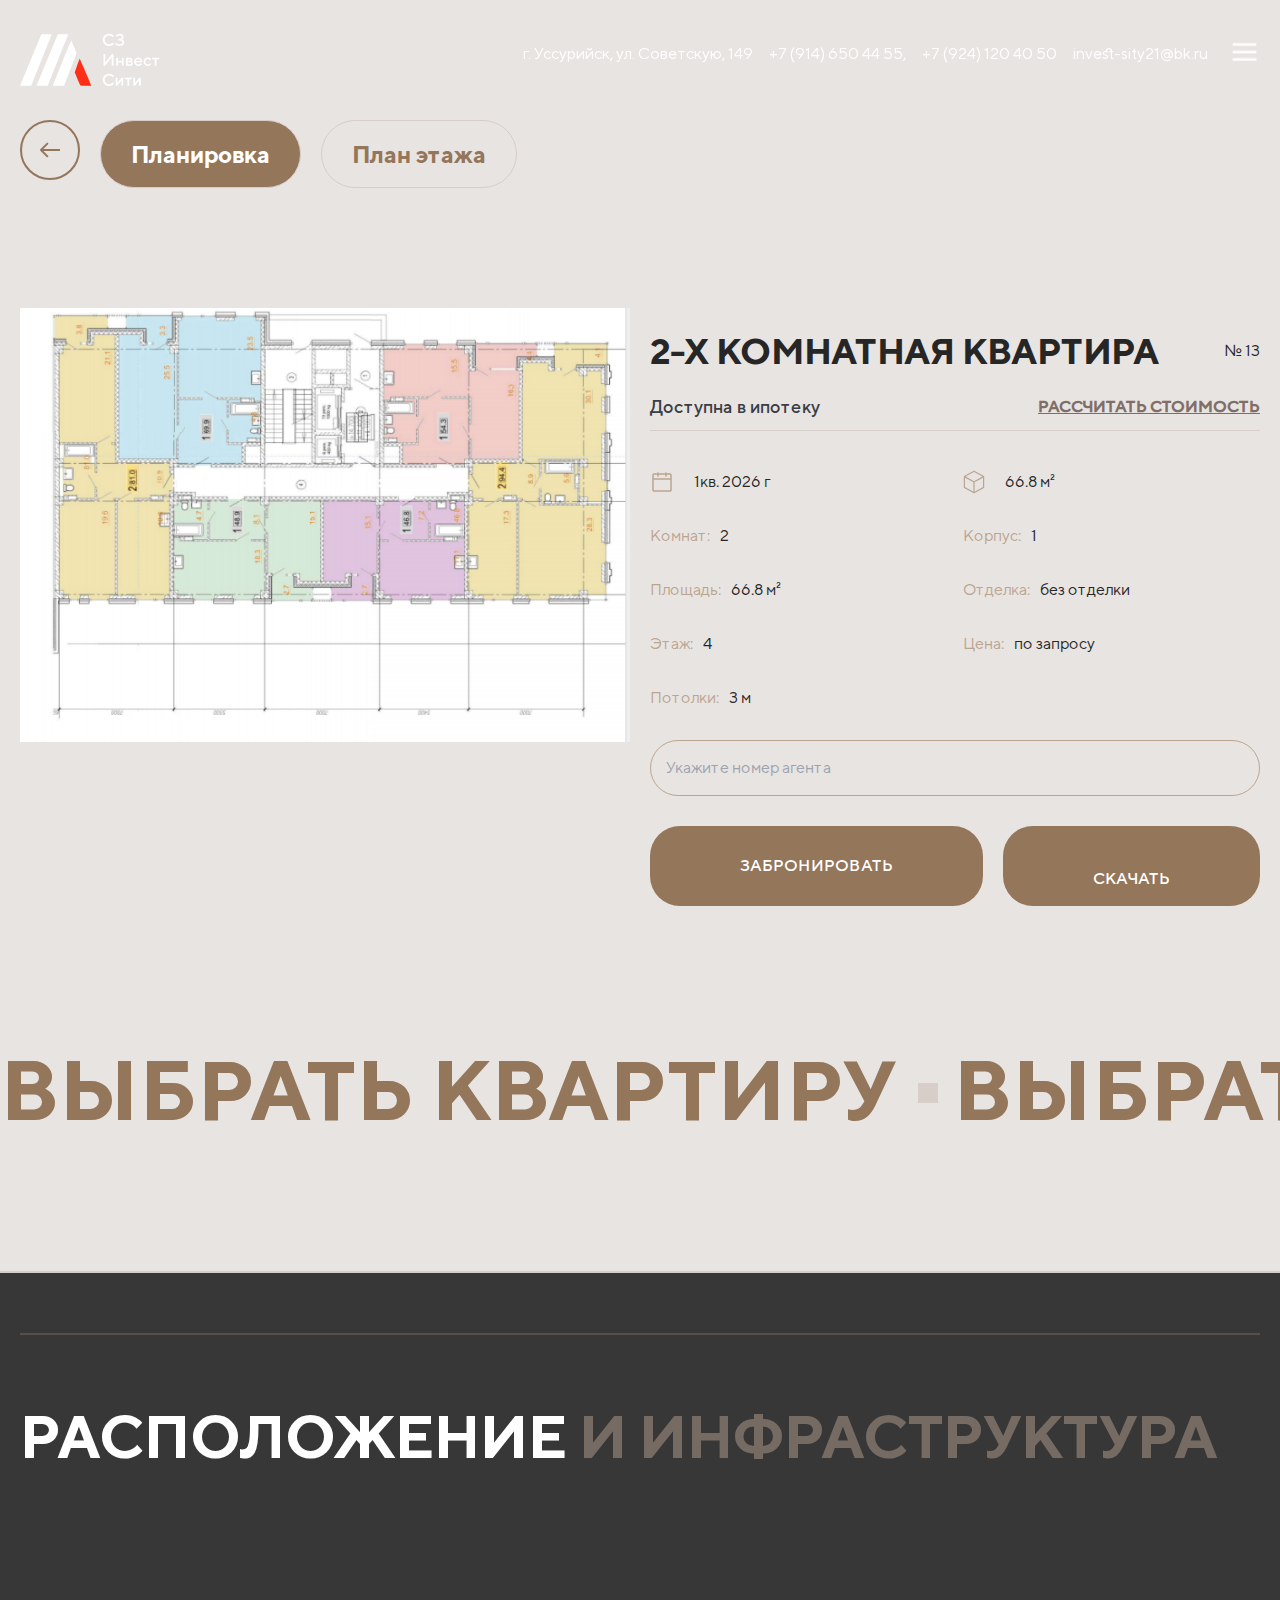
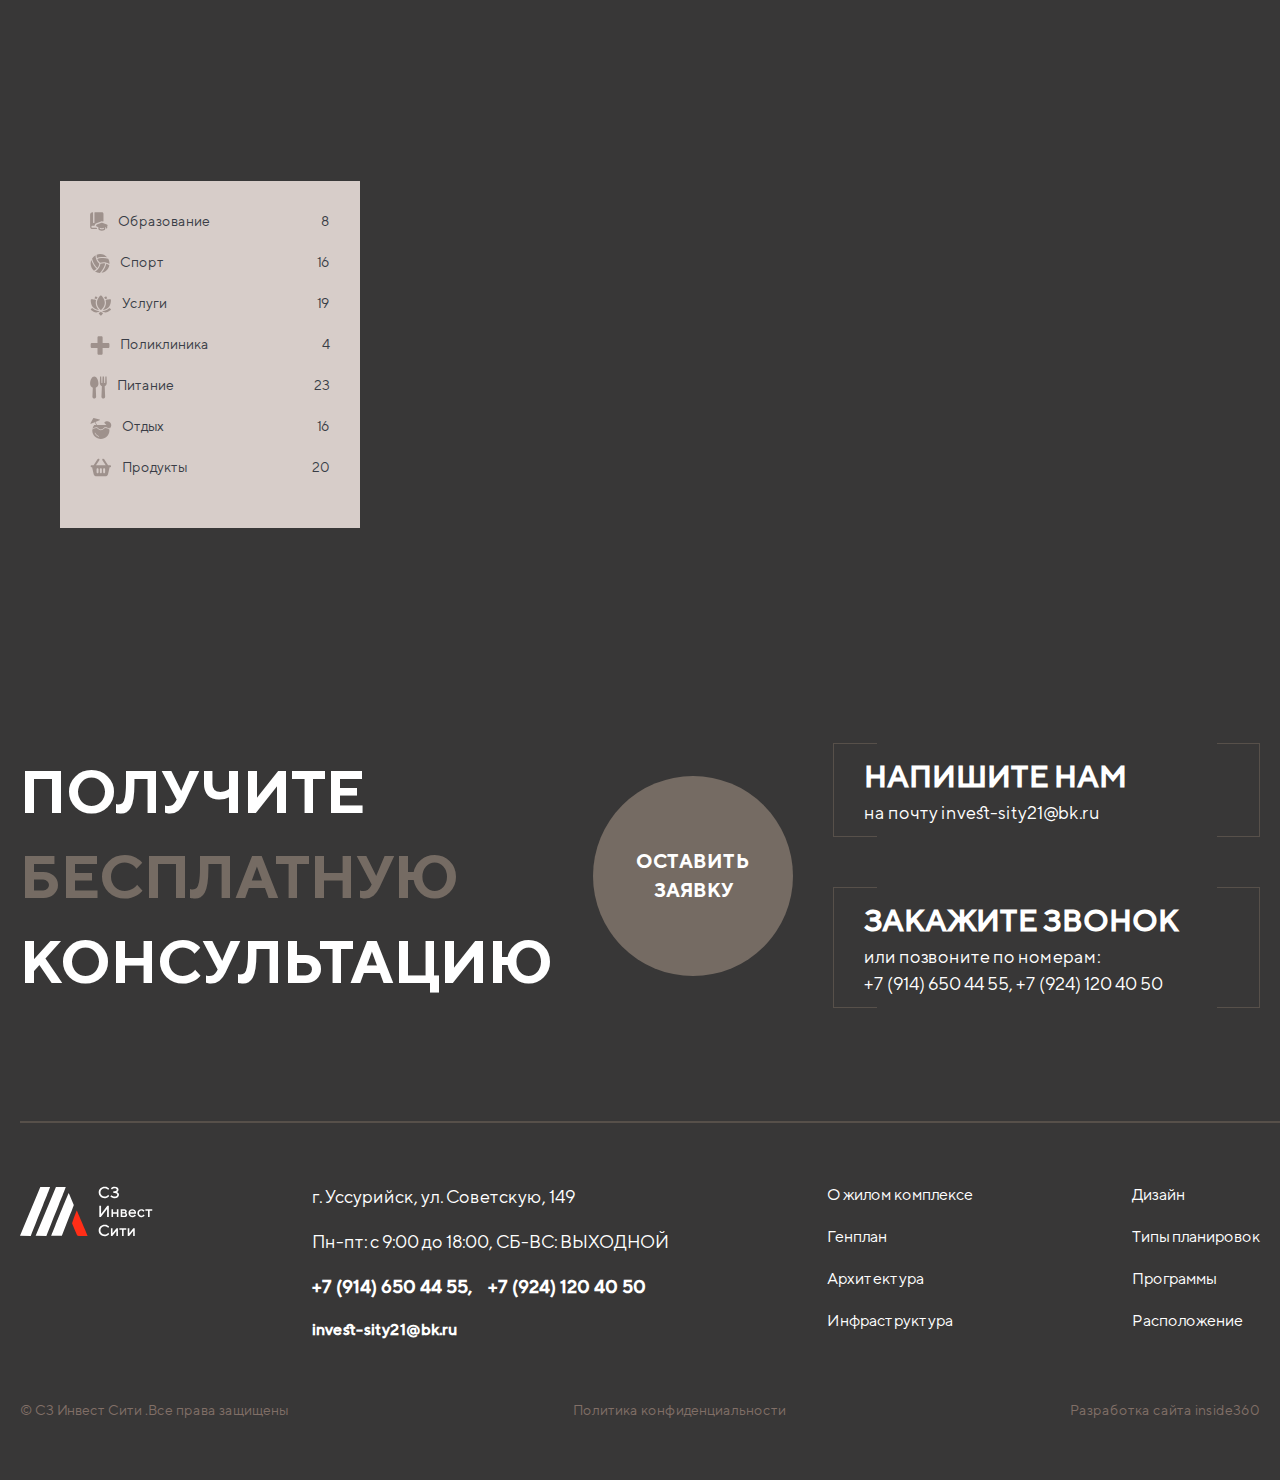
==== single-apartment.html @ 75297573 "feat: делаю страницы single-apart" ====
<!DOCTYPE html>
<html lang="ru">

<head>
    <meta charset="UTF-8">
    <meta name="viewport" content="width=device-width, initial-scale=1.0">
    <title>Инвест Сити</title>
    <link rel="shortcut icon" href="favicon.ico" type="image/x-icon">
    <link rel="stylesheet" href="css/swiper-bundle.min.css">
    <link rel="stylesheet" href="css/animate.css">
    <link rel="stylesheet" href="css/baguetteBox.min.css">
    <link rel=" stylesheet" href="css/main.css">
</head>

<body class="wrapper">
    
    <div>
        <header>
            <div class="container md:gap-5 items-center justify-between flex md:pt-[30px] pt-[12px]">

                <div>
                    <a href="index.html">
                        <img class="m-auto md:w-[140px] sm:w-[70x] w-[94px]" src="./src/img/icons/logo-main.svg" alt="Logo">
                    </a>
                </div>
                       
                                    
                        
                <!-- Мобильная кнопка -->
                <div class="btn__menu--mobile md:hidden flex">
                    <button class="flex items-center gap-2 pl-10 pr-2 py-1 rounded">
                        <svg class="h-3 w-3" viewBox="0 0 64 48">
                            <path d="M19,15 L45,15 C70,15 58,-2 49.0177126,7 L19,37"></path>
                            <path d="M19,24 L45,24 C61.2371586,24 57,49 41,33 L32,24"></path>
                            <path d="M45,33 L19,33 C-8,33 6,-2 22,14 L45,37"></path>
                        </svg>
                    </button>   
                </div>

                <div class="mobile-menu">  
                    <div class=" max-h-[500px]">
                        <ul class="flex flex-col text-white mt-[30px]">
                            <li class="px-4 mb-4"><a class="md:text-[24px] sm:text-[16px] text-[16px] font-medium hover:text-green transition-colors">О жилом комплексе</a></li>
                            
                            <li class="px-4 mb-4"><a class="md:text-[24px] sm:text-[16px] text-[16px] font-medium hover:text-green transition-colors">Генплан</a></li>
                            
                            <li class="px-4 mb-4"><a class="md:text-[24px] sm:text-[16px] text-[16px] font-medium hover:text-green transition-colors">Архитектура</a></li>
                        
                            <li class="px-4 mb-4"><a class="md:text-[24px] sm:text-[16px] text-[16px] font-medium hover:text-green transition-colors">Инфраструктура</a></li>
                            
                            <li class="px-4 mb-4"><a class="md:text-[24px] sm:text-[16px] text-[16px] font-medium hover:text-green transition-colors">Отделка</a></li>
                            
                            <li class="px-4 mb-4"><a class="md:text-[24px] sm:text-[16px] text-[16px] font-medium hover:text-green transition-colors">Типы планировок</a></li>
                            
                            <li class="px-4 mb-4"><a class="md:text-[24px] sm:text-[16px] text-[16px] font-medium hover:text-green transition-colors">Типы планировок</a></li>
                        </ul>
                    </div>

                    <div class="flex flex-col justify-between max-h-[300px] vertical__line">
                        <ul class="gap-2 mt-[30px]">
                            <li class="px-4 mb-[18px]"><a class="text-white">г. Уссурийск, ул. Советскую, 149</a></li>
                            <li class="px-4 mb-[18px]"><a class="text-white font-medium" href="tel:+79146504455">+7 (914) 650 44 55,</a> <a class="text-white font-medium" href="tel:+79241204050">+7 (924) 120 40 50</a></li>
                            <li class="px-4 mb-[18px]"><a class="text-white font-medium" href='mailto:invest-sity21@bk.ru'>invest-sity21@bk.ru</a></li>
                        </ul>
                        
                        <button class="button_main">Выбрать квартиру</button>  
                    </div>
                </div>

            
                <ul class="gap-2 pl-36 hidden md:flex">
                    <li class="mr-2"><a class="text-white">г. Уссурийск, ул. Советскую, 149</a></li>
                    <li class="mr-2"><a class="text-white" href="tel:+79146504455">+7 (914) 650 44 55,</a></li>
                    <li class="mr-2"><a class="text-white" href="tel:+79241204050">+7 (924) 120 40 50</a></li>
                    <li class="mr-2"><a class="text-white" href='mailto:invest-sity21@bk.ru'>invest-sity21@bk.ru</a></li>

                    <div class="btn__menu up md:flex hidden">
                        <button class="flex up items-center gap-2 bg-red pl-10 pr-2 py-1 rounded">
                            <svg class="h-6 w-6" viewBox="0 0 64 48">
                                <path d="M19,15 L45,15 C70,15 58,-2 49.0177126,7 L19,37"></path>
                                <path d="M19,24 L45,24 C61.2371586,24 57,49 41,33 L32,24"></path>
                                <path d="M45,33 L19,33 C-8,33 6,-2 22,14 L45,37"></path>
                            </svg>
                        </button>        
                    </div>
                    
                </ul>


                
                 <!-- Меню кнопка -->
                                        
                <div class="menu overflow-hidden line__horizontal">
                    <ul class="flex flex-col text-white mt-[30px]">
                        <li class="px-4 mb-4"><a class="md:text-[24px] sm:text-[16px] text-[16px] font-medium hover:text-green transition-colors">О жилом комплексе</a></li>
                        
                        <li class="px-4 mb-4"><a class="md:text-[24px] sm:text-[16px] text-[16px] font-medium hover:text-green transition-colors">Генплан</a></li>
                        
                        <li class="px-4 mb-4"><a class="md:text-[24px] sm:text-[16px] text-[16px] font-medium hover:text-green transition-colors">Архитектура</a></li>
                        
                        <li class="px-4 mb-4"><a class="md:text-[24px] sm:text-[16px] text-[16px] font-medium hover:text-green transition-colors">Инфраструктура</a></li>
                        
                        <li class="px-4 mb-4"><a class="md:text-[24px] sm:text-[16px] text-[16px] font-medium hover:text-green transition-colors">Отделка</a></li>
                        
                        <li class="px-4 mb-4"><a class="md:text-[24px] sm:text-[16px] text-[16px] font-medium hover:text-green transition-colors">Типы планировок</a></li>
                        
                        <li class="px-4 mb-4"><a class="md:text-[24px] sm:text-[16px] text-[16px] font-medium hover:text-green transition-colors">Типы планировок</a></li>
                    </ul>

                    <ul class="gap-2 mt-[30px]">
                        <li class="px-4 mb-[18px]"><a class="text-white">г. Уссурийск, ул. Советскую, 149</a></li>
                        <li class="px-4 mb-[18px]"><a class="text-white font-medium" href="tel:+79146504455">+7 (914) 650 44 55,</a> <a class="text-white font-medium" href="tel:+79241204050">+7 (924) 120 40 50</a></li>
                        <li class="px-4 mb-[18px]"><a class="text-white font-medium" href='mailto:invest-sity21@bk.ru'>invest-sity21@bk.ru</a></li>
                    </ul>

                    <button class="button_main">Выбрать квартиру</button>     
                </div>

                <div class="mask">

                </div>

                
            </div>
        </header>

        <main>
            <h1 class="visually-hidden">Атриум</h1>

            <section id="single-block-section">
                <div class="container">
                    <nav class="single-block">
                        <ul>
                            <li>
                                <a href="/">
                                    <svg width="60" height="60" viewBox="0 0 60 60" fill="none" xmlns="http://www.w3.org/2000/svg">
                                        <circle cx="30" cy="30" r="29" transform="matrix(-1 0 0 1 60 0)" stroke="#94765B" stroke-width="2"/>
                                        <path d="M39 31H40V29H39V31ZM20.2929 29.2929C19.9024 29.6834 19.9024 30.3166 20.2929 30.7071L26.6569 37.0711C27.0474 37.4616 27.6805 37.4616 28.0711 37.0711C28.4616 36.6805 28.4616 36.0474 28.0711 35.6569L22.4142 30L28.0711 24.3431C28.4616 23.9526 28.4616 23.3195 28.0711 22.9289C27.6805 22.5384 27.0474 22.5384 26.6569 22.9289L20.2929 29.2929ZM39 29L21 29V31L39 31V29Z" fill="#94765B"/>
                                    </svg>
                                </a>
                            </li>
                            <li>
                                <button class="active">Планировка</button>
                            </li>
                            <li>
                                <button>План этажа</button>
                            </li>
                        </ul>
                    </nav>

                </div>
            </section>

            <section>
                <div class="container">
                    <div class="flex justify-between items-start gap-[20px]">
                        <div class="w-full">
                            <img src="./src/img/img/map__type.png" alt="">
                        </div>
                        
                        <div class="flex flex-col md:w-1/2 w-full">

                            <div class="flex justify-between items-center">
                                <div>
                                    <h3 class="single-apart-title">2-х комнатная квартира</h3>
                                </div>
                                
                                <div>
                                    № 13
                                </div>
                            </div>
                                
                                
                            <div class="flex justify-between items-center pb-[30px]">
                                <p class="md:text-[18px] text-[16px] font-medium text-black">
                                    Доступна в ипотеку
                                </p>
                                
                                <div>
                                    <a href="#popup3" class="popup-link uppercase underline font-bold text-brown-dark">
                                    Рассчитать стоимость
                                </a>
                            </div>

                        </div>
                        <ul class="single-apart-list columns-2 pt-[20px]">
                            <li>

                                <svg width="24" height="24" viewBox="0 0 24 24" fill="none" xmlns="http://www.w3.org/2000/svg">
                                    <path d="M3 9V20C3 20.2652 3.10536 20.5196 3.29289 20.7071C3.48043 20.8946 3.73478 21 4 21H20C20.2652 21 20.5196 20.8946 20.7071 20.7071C20.8946 20.5196 21 20.2652 21 20V9M3 9H21M3 9V5C3 4.73478 3.10536 4.48043 3.29289 4.29289C3.48043 4.10536 3.73478 4 4 4H20C20.2652 4 20.5196 4.10536 20.7071 4.29289C20.8946 4.48043 21 4.73478 21 5V9" stroke="#BBA590" stroke-width="1.5" stroke-linecap="round" stroke-linejoin="round"/>
                                    <path d="M16 3V6M8 3V6" stroke="#BBA590" stroke-width="1.5" stroke-linecap="round" stroke-linejoin="round"/>
                                </svg>
                                <p></p>
                                <p>1кв. 2026 г</p>
                        </li>
                            <li>
                                <svg width="22" height="24" viewBox="0 0 22 24" fill="none" xmlns="http://www.w3.org/2000/svg">
                                       <path d="M11.0068 0.600142C10.901 0.598851 10.7967 0.625532 10.7045 0.677486L1.10449 6.07749C1.01203 6.12989 0.935115 6.20587 0.88159 6.29768C0.828065 6.3895 0.799844 6.49386 0.799805 6.60014V17.4001C0.799844 17.5064 0.828065 17.6108 0.88159 17.7026C0.935115 17.7944 1.01203 17.8704 1.10449 17.9228L10.7045 23.3228C10.7946 23.3736 10.8963 23.4004 10.9998 23.4004C11.1033 23.4004 11.205 23.3736 11.2951 23.3228L20.8951 17.9228C20.9876 17.8704 21.0645 17.7944 21.118 17.7026C21.1715 17.6108 21.1998 17.5064 21.1998 17.4001V6.60014C21.1998 6.49386 21.1715 6.3895 21.118 6.29768C21.0645 6.20587 20.9876 6.12989 20.8951 6.07749L11.2951 0.677486C11.2071 0.627874 11.1079 0.601272 11.0068 0.600142ZM10.9998 1.8892L19.374 6.60014L10.9998 11.3111L2.62559 6.60014L10.9998 1.8892ZM1.9998 7.62671L10.3998 12.3517V21.7736L1.9998 17.0486V7.62671ZM19.9998 7.62671V17.0486L11.5998 21.7736V12.3517L19.9998 7.62671Z" fill="#BBA590"/>
                                </svg>

                                <p></p>
                                <p>66.8 м²</p>
                            
                            </li>
                        </ul>

                        <ul class="single-apart-list columns-2">
                            <li>
                                <p>Комнат:</p>
                                 <p>2</p></li>
                            <li>
                                <p>Площадь:</p>
                                 <p>66.8 м²</p></li>
                            <li>
                                <p>Этаж: </p>
                                <p>4</p></li>
                            <li>
                                <p>Потолки: </p>
                                <p>3 м</p></li>
                            <li>
                                <p>Корпус: </p>
                                <p>1</p></li>
                            <li>
                                <p>Отделка: </p>
                                <p>без отделки</p></li>
                            <li>
                                <p> Цена: </p>
                               <p>по запросу</p></li>
                        </ul>

                        <div class="number__agent">
                            <input type="number" placeholder="Укажите номер агента" />
                        </div>

                        <div class="flex gap-[20px]">
                            <button class="button_main">Забронировать</button>
                            <button class="button_main">
                                <svg width="27" height="26" viewBox="0 0 27 26" fill="none" xmlns="http://www.w3.org/2000/svg">
                                    <g clip-path="url(#clip0_80_15302)">
                                    <path d="M23.7578 7.36328H3.24219C1.98215 7.36328 0.957031 8.3884 0.957031 9.64844V18.7891C0.957031 20.0491 1.98215 21.0742 3.24219 21.0742H23.7578C25.0178 21.0742 26.043 20.0491 26.043 18.7891V9.64844C26.043 8.3884 25.0178 7.36328 23.7578 7.36328ZM6.98685 15.4039C6.7921 15.4039 6.45938 15.4053 6.14794 15.4068V17.1637C6.14794 17.5844 5.80689 17.9254 5.38622 17.9254C4.96555 17.9254 4.6245 17.5844 4.6245 17.1637L4.61328 11.3774C4.61295 11.2772 4.63241 11.1779 4.67055 11.0852C4.70868 10.9925 4.76474 10.9082 4.83551 10.8372C4.90627 10.7662 4.99035 10.7099 5.08293 10.6715C5.17551 10.6331 5.27476 10.6133 5.375 10.6133H6.98685C8.32524 10.6133 9.41414 11.6878 9.41414 13.0086C9.41414 14.3294 8.32524 15.4039 6.98685 15.4039ZM13.5258 17.7418C13.0722 17.7497 11.9374 17.754 11.8893 17.7542H11.8864C11.6848 17.7542 11.4915 17.6744 11.3487 17.5321C11.2059 17.3898 11.1253 17.1968 11.1247 16.9952L11.1133 11.3765C11.1131 11.2763 11.1327 11.1771 11.1709 11.0845C11.2091 10.9919 11.2651 10.9078 11.3359 10.8369C11.4066 10.766 11.4907 10.7098 11.5832 10.6714C11.6757 10.633 11.7748 10.6133 11.875 10.6133H13.466C15.2785 10.6133 16.4962 12.0482 16.4962 14.1838C16.4962 16.2153 15.247 17.7117 13.5258 17.7418ZM21.3315 13.3732C21.7522 13.3732 22.0932 13.7143 22.0932 14.135C22.0932 14.5556 21.7522 14.8967 21.3315 14.8967H19.9492V17.0625C19.9492 17.4832 19.6082 17.8242 19.1875 17.8242C18.7668 17.8242 18.4258 17.4832 18.4258 17.0625V11.3162C18.4258 10.8955 18.7668 10.5545 19.1875 10.5545H21.5165C21.9372 10.5545 22.2782 10.8955 22.2782 11.3162C22.2782 11.7369 21.9372 12.0779 21.5165 12.0779H19.9492V13.3732H21.3315Z" fill="#94765B"/>
                                    <path d="M13.466 12.1367H12.6381C12.6393 12.8243 12.6434 15.5652 12.6456 16.2268C12.9625 16.2248 13.302 16.222 13.4992 16.2185C14.5171 16.2007 14.9728 15.1837 14.9728 14.1838C14.9728 13.7035 14.8641 12.1367 13.466 12.1367ZM6.98685 12.1367H6.139C6.13992 12.4757 6.14078 12.8363 6.14078 13.0086C6.14078 13.2099 6.1422 13.5592 6.14383 13.8834C6.45644 13.8819 6.79037 13.8804 6.9869 13.8804C7.47684 13.8804 7.89075 13.4812 7.89075 13.0086C7.89075 12.536 7.47678 12.1367 6.98685 12.1367ZM22.9684 5.83984C22.79 5.35066 22.513 4.90334 22.1545 4.52563L18.9906 1.18823C18.2747 0.433113 17.2673 0 16.2267 0H6.08594C4.8259 0 3.80078 1.02512 3.80078 2.28516V5.83984H22.9684ZM3.80078 22.5977V23.7148C3.80078 24.9749 4.8259 26 6.08594 26H20.9141C22.1741 26 23.1992 24.9749 23.1992 23.7148V22.5977H3.80078Z" fill="#94765B"/>
                                    </g>
                                    <defs>
                                    <clipPath id="clip0_80_15302">
                                    <rect width="26" height="26" fill="white" transform="translate(0.5)"/>
                                    </clipPath>
                                    </defs>
                                </svg>
                                Скачать
                            </button>
                        </div>
                    </div>
                </div>
            </section>

            <section id="ticker" class="after relative">
                <img src="./src/img/img/pattern_2.png" class="pattern_2 wow fadeInRight" alt="" data-wow-delay="1s"> 
               <div class="ticker">
                    <div class="ticker__in">
                        <div class="ticker__item">
                            <a href="#popup2" class="popup-link">Выбрать квартиру</a>
                        </div>
                        <div class="ticker__item">
                            <a href="#popup1" class="popup-link">Выбрать квартиру</a>
                        </div>
                        <div class="ticker__item">
                            <a href="#popup1" class="popup-link">Выбрать квартиру</a>
                        </div>
                    </div>
               </div>

               <div class="container" style="height: 1px;"></div>
            </section>

            <section id="location" class="relative">
                <div class="container overflow-hidden">
                    <h2 class="md:text-[60px] sm:text-[40px] text-[31px] uppercase md:pt-[60px] md:pb-[60px] sm:pt-[30px] sm:pb-[30px] pt-[30px] pb-[30px] relative z-[2]"><span class="text-white">Расположение</span><span class="text-brown-custom"> и инфраструктура</span></h2>

                    <div class="relative">
                        <iframe class="z-[2] relative" src="https://yandex.ru/map-widget/v1/?ll=131.943102%2C43.813264&mode=search&ol=geo&ouri=ymapsbm1%3A%2F%2Fgeo%3Fdata%3DCgo0NjAzNzQyNTAzEmPQoNC-0YHRgdC40Y8sINCf0YDQuNC80L7RgNGB0LrQuNC5INC60YDQsNC5LCDQo9GB0YHRg9GA0LjQudGB0LosINCh0L7QstC10YLRgdC60LDRjyDRg9C70LjRhtCwLCAxNDkiCg1v8QNDFchAL0I%2C&z=17" width="100%" height="630" ></iframe>
                        <div class="info__map">
                            <ul>
                                <svg width="20" height="21" viewBox="0 0 20 21" fill="none" xmlns="http://www.w3.org/2000/svg">
                                    <path fill-rule="evenodd" clip-rule="evenodd" d="M3.47396 0.604329C3.47396 0.466196 3.41909 0.33372 3.32141 0.236045C3.22373 0.13837 3.09126 0.0834961 2.95313 0.0834961H2.80521C2.09437 0.0834961 1.41265 0.365874 0.910015 0.868511C0.407378 1.37115 0.125 2.05287 0.125 2.7637V16.4064C0.125 17.1173 0.407378 17.799 0.910015 18.3016C1.1589 18.5505 1.45436 18.7479 1.77954 18.8826C2.10471 19.0173 2.45324 19.0866 2.80521 19.0866H7.58021C7.76771 19.0866 7.91354 18.922 7.91354 18.7335V18.3585C7.91357 18.2516 7.8807 18.1472 7.81939 18.0597C7.75808 17.9721 7.6713 17.9055 7.57083 17.8689L7.19271 17.7304C7.14292 17.7122 7.0936 17.6927 7.04479 17.672C6.97472 17.6417 6.89927 17.6258 6.82292 17.6252H2.80521C2.64516 17.6252 2.48668 17.5936 2.33881 17.5324C2.19095 17.4711 2.05659 17.3814 1.94342 17.2682C1.83025 17.155 1.74048 17.0207 1.67923 16.8728C1.61798 16.7249 1.58646 16.5665 1.58646 16.4064C1.58646 16.2464 1.61798 16.0879 1.67923 15.94C1.74048 15.7922 1.83025 15.6578 1.94342 15.5446C2.05659 15.4315 2.19095 15.3417 2.33881 15.2804C2.48668 15.2192 2.64516 15.1877 2.80521 15.1877H4.76979C5.06667 15.1877 5.3 14.9377 5.33958 14.6418C5.40523 14.1255 5.61337 13.6376 5.94067 13.2328C6.26797 12.828 6.7015 12.5224 7.19271 12.3502L12.3885 10.447C13.0248 10.2139 13.7231 10.2139 14.3594 10.447L14.5313 10.5095C14.6099 10.5384 14.6944 10.5478 14.7775 10.537C14.8605 10.5262 14.9398 10.4955 15.0085 10.4476C15.0772 10.3996 15.1333 10.3358 15.1721 10.2616C15.2109 10.1873 15.2312 10.1048 15.2313 10.021V1.7887C15.2313 0.847038 14.4677 0.0834961 13.526 0.0834961H5.55729C5.41916 0.0834961 5.28668 0.13837 5.18901 0.236045C5.09133 0.33372 5.03646 0.466196 5.03646 0.604329V11.5522C5.03646 11.7594 4.95415 11.9582 4.80764 12.1047C4.66112 12.2512 4.46241 12.3335 4.25521 12.3335C4.04801 12.3335 3.84929 12.2512 3.70278 12.1047C3.55627 11.9582 3.47396 11.7594 3.47396 11.5522V0.604329Z" fill="#9E918C"/>
                                    <path fill-rule="evenodd" clip-rule="evenodd" d="M13.3776 11.8364C13.5286 11.8364 13.6797 11.8625 13.8224 11.9156L19.0193 13.8187C19.9672 14.1656 20.1255 15.3406 19.4953 15.9646V17.6562C19.4953 17.8634 19.413 18.0621 19.2665 18.2087C19.12 18.3552 18.9213 18.4375 18.7141 18.4375C18.5069 18.4375 18.3082 18.3552 18.1616 18.2087C18.0151 18.0621 17.9328 17.8634 17.9328 17.6562V16.6614L17.2745 16.9031V18.7344C17.2745 19.1802 17.0682 19.5458 16.8141 19.8125C16.5513 20.0752 16.24 20.2843 15.8974 20.4281C15.2109 20.7333 14.3193 20.9021 13.3745 20.9021C12.4307 20.9021 11.538 20.7333 10.8526 20.4281C10.5101 20.2845 10.1988 20.0758 9.93594 19.8135C9.68177 19.5458 9.47552 19.1802 9.47552 18.7344V16.9031L7.72969 16.2635C6.5901 15.8469 6.5901 14.2354 7.72969 13.8187L12.9255 11.9156C13.0703 11.8627 13.2234 11.8358 13.3776 11.8364ZM13.8224 18.1666L15.712 17.475V18.7C15.7027 18.7125 15.6927 18.7243 15.6818 18.7354C15.6161 18.8041 15.4839 18.9021 15.262 19.001C14.8193 19.1979 14.1526 19.3396 13.3745 19.3396C12.5964 19.3396 11.9297 19.1979 11.487 19.001C11.3318 18.9393 11.1894 18.8492 11.0672 18.7354C11.0567 18.7246 11.047 18.7131 11.038 18.701V17.476L12.9255 18.1666C13.2151 18.2727 13.5328 18.2727 13.8224 18.1666ZM11.0307 18.6896L11.0297 18.6875V18.6896H11.0307Z" fill="#9E918C"/>
                                </svg>
                                <ul>
                                    <li>Образование</li>
                                    <li>8</li>
                                </ul>
                            </ul>

                            <ul>
                                <svg width="23" height="23" viewBox="0 0 23 23" fill="none" xmlns="http://www.w3.org/2000/svg">
                                    <path d="M17.3812 11.4334C15.5898 11.1278 13.7334 11.2701 11.9638 11.8734C11.7087 13.3661 11.1837 14.7871 10.3991 16.1025C10.0562 16.6781 9.66744 17.2252 9.23674 17.7385C8.30971 18.912 7.03258 19.8727 5.70703 20.6157C7.31826 21.6419 9.21986 22.2525 11.2611 22.2967C13.1272 20.5768 14.7134 18.3775 15.8651 15.9074C16.5436 14.4522 17.0523 12.9499 17.3812 11.4334ZM7.60028 2.2997C7.60028 3.25453 7.72129 4.1908 7.95442 5.09046C9.50985 4.56894 11.1477 4.21801 12.8331 4.04625C15.1452 3.81063 17.454 3.92739 19.6171 4.38171C17.638 2.12719 14.7352 0.703613 11.4996 0.703613C10.1379 0.703613 8.83544 0.956356 7.63558 1.41637C7.61239 1.7099 7.60028 2.0052 7.60028 2.2997Z" fill="#9E918C"/>
                                    <path d="M12.961 5.30502C11.3636 5.4678 9.81289 5.8006 8.34199 6.29503C8.99401 7.9813 10.0598 9.49569 11.4736 10.7033C14.9289 9.49864 18.6896 9.87653 21.8406 11.7562C21.9904 11.8457 22.1383 11.9384 22.2842 12.0341C22.2928 11.8576 22.2974 11.6801 22.2974 11.5016C22.2974 9.48257 21.7427 7.59341 20.7783 5.97704C18.3526 5.26221 15.6617 5.02972 12.961 5.30502ZM21.1922 12.8429C20.3723 12.3537 19.5062 11.978 18.6141 11.7173C18.2652 13.3203 17.7275 14.9067 17.0115 16.4421C16.0147 18.58 14.7077 20.529 13.1804 22.1692C17.7045 21.4619 21.2973 17.9459 22.1195 13.4609C21.8208 13.2397 21.5114 13.0334 21.1922 12.8429ZM4.56262 19.7764C5.73987 19.2198 6.79462 18.4702 7.69465 17.5539C6.51167 16.4388 5.43815 15.1732 4.49724 13.7833C3.14369 11.7839 2.1266 9.60725 1.50736 7.40213C0.988164 8.6663 0.701172 10.0503 0.701172 11.5016C0.701172 14.8241 2.20223 17.7956 4.56262 19.7764ZM5.54516 13.0739C6.42495 14.3736 7.42664 15.557 8.52864 16.6006C8.81311 16.2349 9.07473 15.852 9.312 15.4541C10.0069 14.2892 10.4747 13.0324 10.7068 11.7132C7.92344 9.36388 6.33452 5.9535 6.33452 2.29962C6.33452 2.20471 6.336 2.10968 6.33819 2.01465C4.73484 2.88874 3.37758 4.15735 2.39689 5.69021C2.90162 8.22493 3.98619 10.7711 5.54516 13.0739Z" fill="#9E918C"/>
                                </svg>
                                <ul>
                                    <li>Спорт</li>
                                    <li>16</li>
                                </ul>

                              
                            </ul>

                            <ul>
                                <svg width="25" height="25" viewBox="0 0 25 25" fill="none" xmlns="http://www.w3.org/2000/svg">
                                    <path d="M9.95474 21.2139C10.804 22.8239 11.9772 23.8879 12.0449 23.9486C12.1697 24.0605 12.3315 24.1224 12.4991 24.1222C12.6616 24.1222 12.8242 24.0644 12.9535 23.9486C13.0213 23.8879 14.1942 22.8239 15.0433 21.2139C14.0439 20.8163 13.18 20.2707 12.4991 19.7541C11.8181 20.2708 10.9544 20.8163 9.95474 21.2139ZM22.5351 15.3159C22.4092 15.459 22.2788 15.5981 22.1442 15.733C20.806 17.071 19.0302 18.0279 16.8655 18.5769C15.7159 18.8685 14.6507 18.9925 13.8481 19.0423C14.9124 19.7535 16.3559 20.4382 17.9697 20.4382C21.2576 20.4382 23.8394 17.5969 23.9477 17.4759C24.0595 17.351 24.1213 17.1893 24.1213 17.0217C24.1213 16.8541 24.0595 16.6924 23.9477 16.5675C23.9123 16.5279 23.3894 15.9505 22.5351 15.3159H22.5351ZM8.13297 18.5771C5.96831 18.0281 4.19226 17.0712 2.85408 15.733C2.71939 15.5981 2.58897 15.459 2.46302 15.3159C1.60889 15.9505 1.08602 16.5281 1.05052 16.5675C0.819098 16.8261 0.819098 17.2175 1.05052 17.4761C1.1589 17.597 3.74068 20.4382 7.02834 20.4382C8.64235 20.4382 10.0857 19.7535 11.1502 19.0423C10.3476 18.9925 9.2824 18.8685 8.13297 18.5771ZM12.0449 17.5291C12.1697 17.6411 12.3315 17.703 12.4991 17.7029C12.6616 17.7029 12.8241 17.6449 12.9535 17.5291C13.1206 17.3796 17.0459 13.8128 17.0459 9.29033C17.0459 4.7681 13.1206 1.20125 12.9535 1.05155C12.8287 0.939589 12.6668 0.877749 12.4991 0.87793C12.3315 0.877751 12.1697 0.939594 12.0449 1.05155C11.8777 1.20125 7.9524 4.7681 7.9524 9.29033C7.9524 13.8126 11.8778 17.3796 12.0449 17.5291ZM19.7385 4.37931C19.4083 3.23591 19.0529 2.48762 19.0303 2.44117C18.8801 2.12812 18.5185 1.97842 18.1909 2.09338C18.1423 2.11054 17.3621 2.38796 16.3203 2.96295C16.7712 3.64827 17.1532 4.34562 17.4614 5.04529C18.2398 4.74308 19.0142 4.52919 19.7385 4.37931ZM8.67799 2.96295C7.63634 2.38796 6.85617 2.11054 6.80737 2.09338C6.47982 1.97824 6.11814 2.12812 5.96795 2.44099C5.94561 2.48762 5.59001 3.23591 5.25979 4.37931C5.98393 4.52901 6.75842 4.7429 7.53686 5.04511C7.84515 4.3458 8.22713 3.64831 8.67799 2.96295Z" fill="#9E918C"/>
                                    <path d="M18.4089 9.29051C18.4089 10.4903 18.1718 11.7215 17.7037 12.9496C17.3371 13.9119 16.8279 14.8759 16.1902 15.815C15.7039 16.5311 15.2119 17.1301 14.8054 17.5838C16.6805 17.3413 19.2964 16.6558 21.1823 14.7701C24.38 11.5724 24.1265 6.27453 24.1141 6.05056C24.1049 5.88319 24.0343 5.7251 23.9157 5.60657C23.7972 5.48804 23.6391 5.41739 23.4718 5.40814C23.4411 5.40655 23.2911 5.39893 23.0473 5.39893C22.1651 5.39893 20.0562 5.49686 17.9419 6.32016C18.2521 7.31868 18.4089 8.31487 18.4089 9.29051ZM10.1953 17.5839C9.78879 17.1301 9.2968 16.5311 8.81048 15.815C8.1727 14.8759 7.66336 13.9119 7.29673 12.9496C6.82889 11.7215 6.59161 10.4903 6.59161 9.29051C6.59161 8.31487 6.74835 7.31863 7.05872 6.32012C4.94447 5.49686 2.8357 5.39893 1.95351 5.39893C1.70947 5.39893 1.55941 5.40637 1.52872 5.40814C1.36135 5.41739 1.20327 5.48804 1.08474 5.60657C0.966221 5.7251 0.89558 5.88319 0.886347 6.05056C0.873952 6.27453 0.620509 11.5724 3.81823 14.7702C5.70429 16.656 8.32012 17.3413 10.1953 17.5839Z" fill="#9E918C"/>
                                </svg>
                                <ul>
                                    <li>Услуги</li>
                                    <li>19</li>
                                </ul>
                               
                            </ul>

                            <ul>
                                <svg width="23" height="23" viewBox="0 0 23 23" fill="none" xmlns="http://www.w3.org/2000/svg">
                                    <path d="M21.7943 9.00242C21.51 8.7181 21.1646 8.576 20.7586 8.576H14.423V2.24023C14.423 1.83424 14.2808 1.48895 13.9966 1.20463C13.7123 0.920532 13.3673 0.77832 12.9607 0.77832H10.0369C9.63083 0.77832 9.2856 0.920372 9.00128 1.20469C8.71697 1.489 8.57486 1.83429 8.57486 2.24028V8.57605H2.2393C1.83331 8.57605 1.48803 8.71815 1.20371 9.00247C0.919395 9.28679 0.777344 9.63175 0.777344 10.038V12.9622C0.777344 13.3686 0.919342 13.7136 1.20366 13.9976C1.48797 14.2821 1.83326 14.4241 2.23925 14.4241H8.57481V20.7599C8.57481 21.1659 8.71691 21.5115 9.00123 21.7957C9.28555 22.0797 9.63078 22.2217 10.0368 22.2217H12.9609C13.3672 22.2217 13.7122 22.0797 13.9966 21.7957C14.281 21.5113 14.423 21.1659 14.423 20.7599V14.4241H20.7585C21.1649 14.4241 21.5101 14.2821 21.7943 13.9976C22.0785 13.7136 22.2207 13.3686 22.2207 12.9622V10.038C22.2206 9.63175 22.0788 9.28657 21.7943 9.00242Z" fill="#9E918C"/>
                                </svg>
                                <ul>
                                    <li>Поликлиника</li>
                                    <li>4</li>
                                </ul>

                            </ul>

                            <ul>
                                <svg width="19" height="25" viewBox="0 0 19 25" fill="none" xmlns="http://www.w3.org/2000/svg">
                                    <path d="M9.5 8.33344C9.5 3.73126 7.39935 0 4.8125 0C2.22467 0 0.125 3.73126 0.125 8.33344C0.125 10.3362 1.38751 12.0331 3.15436 12.7034L2.72906 22.9166C2.72906 24.0672 3.66187 25 4.8125 25C5.96313 25 6.89593 24.0672 6.89593 22.9166L6.47064 12.7043C8.23877 12.0331 9.5 10.3362 9.5 8.33344ZM18.875 7.55219L18.6147 0H17.3125L17.0522 7.55219H16.0103L15.75 0H14.1875L13.9272 7.55219H12.8853L12.625 0H11.3228L11.0625 7.55219C11.0625 9.14093 12.0147 10.5019 13.3778 11.1125L12.8853 22.9166C12.8853 24.0672 13.8181 25 14.9687 25C16.1194 25 17.0522 24.0672 17.0522 22.9166L16.5597 11.1125C17.9228 10.5019 18.875 9.14093 18.875 7.55219Z" fill="#9E918C"/>
                                </svg>
                                <ul>
                                    <li>Питание</li>
                                    <li>23</li>
                                </ul>

                            </ul>

                            <ul>
                                <svg width="25" height="25" viewBox="0 0 25 25" fill="none" xmlns="http://www.w3.org/2000/svg">
                                    <path d="M19.8725 4.20635C19.2674 4.20534 18.6681 4.3238 18.1088 4.55493C17.5496 4.78605 17.0415 5.12531 16.6137 5.55323C16.5768 5.58984 16.5475 5.63337 16.5275 5.68133C16.5074 5.72929 16.4971 5.78073 16.497 5.8327C16.4969 5.88467 16.5071 5.93615 16.5269 5.98418C16.5467 6.03221 16.5759 6.07585 16.6126 6.1126L18.9189 8.41885H8.00585L6.24335 4.89333L11.0741 2.85896C11.1509 2.82644 11.2155 2.77045 11.2585 2.69901C11.3016 2.62757 11.321 2.54434 11.3138 2.46123C11.3067 2.37811 11.2735 2.29938 11.2189 2.23629C11.1644 2.1732 11.0912 2.129 11.01 2.11L4.16471 0.530309C4.08071 0.511287 3.9928 0.520105 3.91426 0.555432C3.83571 0.590759 3.77079 0.650677 3.72929 0.726143L0.569913 6.51833C0.530588 6.59023 0.514609 6.67258 0.524195 6.75396C0.53378 6.83535 0.568454 6.91173 0.623407 6.97253C0.67836 7.03332 0.750868 7.0755 0.830876 7.09323C0.910884 7.11096 0.994425 7.10335 1.06991 7.07146L5.51366 5.20062L7.12304 8.41937H5.15741C5.09938 8.41926 5.04203 8.43194 4.98946 8.45652C4.93689 8.4811 4.89038 8.51696 4.85325 8.56156C3.87229 9.7493 3.18943 11.1543 2.86158 12.6595C4.13559 11.7166 5.65315 11.1586 7.2345 11.0517C8.34752 11.0517 8.96314 11.6803 9.55846 12.2881C10.2314 12.9746 10.9267 13.6845 12.5001 13.6845C14.0736 13.6845 14.7689 12.9746 15.4418 12.2881C16.0376 11.6803 16.6527 11.0517 17.7657 11.0517C19.3439 11.0517 20.8413 11.8152 22.1355 12.6454C22.0246 12.1492 21.8753 11.6623 21.6892 11.1892L22.573 12.0735C22.6097 12.1102 22.6532 12.1393 22.7011 12.1591C22.749 12.179 22.8004 12.1892 22.8522 12.1892C22.9042 12.1891 22.9562 12.1788 23.0042 12.1587C23.0522 12.1387 23.0958 12.1094 23.1324 12.0725C23.776 11.4276 24.214 10.6064 24.3912 9.71268C24.5684 8.81897 24.4767 7.89279 24.1279 7.05112C23.779 6.20945 23.1886 5.49003 22.4311 4.98371C21.6736 4.47739 20.7836 4.20689 19.8725 4.20635Z" fill="#9E918C"/>
                                    <path d="M17.7655 11.8418C16.9848 11.8418 16.553 12.2825 16.0061 12.8408C15.5838 13.3612 15.0487 13.7787 14.4413 14.0617C13.8338 14.3448 13.1699 14.486 12.4999 14.4746C11.8299 14.4859 11.1661 14.3447 10.5588 14.0616C9.95142 13.7785 9.41639 13.3611 8.99414 12.8408C8.44727 12.2825 8.01497 11.8418 7.23425 11.8418C5.55925 11.8418 3.96654 12.8184 2.67747 13.7819C2.64622 14.0944 2.62695 14.409 2.62695 14.7246C2.65367 17.3255 3.70561 19.8108 5.55424 21.6406C7.40287 23.4703 9.89884 24.4967 12.4999 24.4967C15.1009 24.4967 17.5969 23.4703 19.4455 21.6406C21.2941 19.8108 22.3461 17.3255 22.3728 14.7246C22.3706 14.3807 22.3499 14.0372 22.3108 13.6955C21.2967 13.0455 19.5978 11.8418 17.7655 11.8418ZM10.2374 21.6397C10.2002 21.7376 10.1258 21.8168 10.0305 21.8599C9.9351 21.903 9.82654 21.9067 9.72852 21.87C7.84966 21.1575 6.31764 19.7484 5.45091 17.9356C5.4278 17.8885 5.41429 17.8373 5.41117 17.7849C5.40804 17.7326 5.41536 17.6801 5.43271 17.6307C5.45005 17.5812 5.47707 17.5356 5.51219 17.4967C5.54731 17.4577 5.58983 17.4261 5.63727 17.4038C5.68471 17.3814 5.73612 17.3687 5.78851 17.3665C5.84091 17.3642 5.89323 17.3723 5.94244 17.3905C5.99165 17.4086 6.03676 17.4363 6.07515 17.4721C6.11353 17.5078 6.14442 17.5508 6.16602 17.5986C6.94405 19.2265 8.31988 20.4917 10.0072 21.1309C10.105 21.168 10.1842 21.2424 10.2273 21.3378C10.2705 21.4332 10.2741 21.5417 10.2374 21.6397Z" fill="#9E918C"/>
                                </svg>
                                <ul>
                                    <li>Отдых</li>
                                    <li>16</li>
                                </ul>
                            </ul>

                            <ul>
                               <svg width="25" height="21" viewBox="0 0 25 21" fill="none" xmlns="http://www.w3.org/2000/svg">
                                    <path d="M23.0859 7.85167H20.8281L16.1875 0.804791C16.019 0.55942 15.761 0.389925 15.4689 0.332719C15.1768 0.275513 14.8739 0.335161 14.6253 0.498848C14.3767 0.662535 14.2022 0.917201 14.1394 1.20813C14.0765 1.49907 14.1302 1.80306 14.2891 2.05479L18.1172 7.85167H6.88281L10.7109 2.05479C10.8698 1.80306 10.9235 1.49907 10.8606 1.20813C10.7978 0.917201 10.6233 0.662535 10.3747 0.498848C10.1261 0.335161 9.8232 0.275513 9.5311 0.332719C9.239 0.389925 8.98099 0.55942 8.8125 0.804791L4.17188 7.85167H1.91406C1.28906 7.85167 0.78125 8.35948 0.78125 8.98448C0.78125 9.61729 1.28906 10.1251 1.91406 10.1251H2.42187L4.17188 18.0392C4.52344 19.6095 5.89063 20.7032 7.5 20.7032H17.5C19.1094 20.7032 20.4766 19.6095 20.8281 18.0392L22.5781 10.1251H23.0859C23.7109 10.1251 24.2188 9.61729 24.2188 8.98448C24.2188 8.35948 23.7109 7.85167 23.0859 7.85167ZM9.85156 16.086C9.84067 16.3792 9.71656 16.6567 9.5053 16.8603C9.29405 17.0638 9.01211 17.1776 8.71875 17.1776C8.42539 17.1776 8.14345 17.0638 7.9322 16.8603C7.72094 16.6567 7.59683 16.3792 7.58594 16.086V12.4767C7.59683 12.1835 7.72094 11.906 7.9322 11.7024C8.14345 11.4989 8.42539 11.3851 8.71875 11.3851C9.01211 11.3851 9.29405 11.4989 9.5053 11.7024C9.71656 11.906 9.84067 12.1835 9.85156 12.4767V16.086ZM13.6328 16.086C13.6219 16.3792 13.4978 16.6567 13.2866 16.8603C13.0753 17.0638 12.7934 17.1776 12.5 17.1776C12.2066 17.1776 11.9247 17.0638 11.7134 16.8603C11.5022 16.6567 11.3781 16.3792 11.3672 16.086V12.4767C11.3781 12.1835 11.5022 11.906 11.7134 11.7024C11.9247 11.4989 12.2066 11.3851 12.5 11.3851C12.7934 11.3851 13.0753 11.4989 13.2866 11.7024C13.4978 11.906 13.6219 12.1835 13.6328 12.4767V16.086ZM17.4141 16.086C17.4032 16.3792 17.2791 16.6567 17.0678 16.8603C16.8566 17.0638 16.5746 17.1776 16.2812 17.1776C15.9879 17.1776 15.7059 17.0638 15.4947 16.8603C15.2834 16.6567 15.1593 16.3792 15.1484 16.086V12.4767C15.1593 12.1835 15.2834 11.906 15.4947 11.7024C15.7059 11.4989 15.9879 11.3851 16.2812 11.3851C16.5746 11.3851 16.8566 11.4989 17.0678 11.7024C17.2791 11.906 17.4032 12.1835 17.4141 12.4767V16.086Z" fill="#9E918C"/>
                                </svg>
                                <ul>
                                    <li>Продукты</li>
                                    <li>20</li>
                                </ul>
                            </ul>
                        </div>
                    </div>
                </div>
                <img src="./src/img/img/pattern_9.png" class="pattern_9 wow fadeInRight" alt="" data-wow-delay="1s"> 
            </section>

            <section id="contacts" class="relative">
                <div class="container overflow-hidden">
                    <div class="flex md:flex-row flex-col justify-between md:items-center items-start md:gap-[40px] gap-[20px]">
                        <div>
                            <h2 class="md:text-[60px] sm:text-[40px] text-[31px] uppercase md:pt-[60px] md:pb-[60px] sm:pt-[30px] sm:pb-[30px] pt-[30px] pb-[30px] relative z-[2] flex flex-col">
                                <span class="text-white">
                                    Получите
                                </span>
                                
                                <span class="text-brown-custom">
                                    бесплатную
                                </span>
                                <span class="text-white">
                                    консультацию
                                </span> 
                            </h2>
                        </div>

                        <div class="circle__wrapper md:block hidden">
                            <button class="circle__btn circle__btn--contacts">
                               ОСТАВИТЬ <br> ЗАЯВКУ
                            </button>
                        </div>

                        <div class="flex flex-col md:gap-[50px] gap-[20px] md:max-w-[467px] max-w-[280px] w-full">
                            <div class="custom__text--contacts relative">
                                <p class="text-white uppercase font-bold md:text-[30px] text-[14px]">
                                    Напишите нам
                                </p>
                                <p class="text-white md:text-[18px] text-[12px]">
                                    на почту invest-sity21@bk.ru
                                </p>
                            </div>
                            <div class="custom__text--contacts relative">
                                <p class="text-white uppercase font-bold md:text-[30px] text-[14px]">
                                    Закажите звонок   
                                </p>
                                <p class="text-white md:text-[18px] text-[12px]">
                                    или позвоните по номерам:
                                </p>
                                <p class="text-white md:text-[18px] text-[12px]">
                                    +7 (914) 650 44 55, +7 (924) 120 40 50
                                </p>
                            </div>

                            <div class="md:hidden block circle__wrapper absolute top-[56%] right-[0%]">
                                <button class="circle__btn circle__btn--contacts">
                                   ОСТАВИТЬ <br> ЗАЯВКУ
                                </button>
                            </div>
                        </div>
                    </div>
                </div>
            </section>

        </main>

        <footer class="footer bg-bg-dark md:py-[60px] sm:py-[30px] py-[30px]">
            <div class="container flex md:justify-between items-start justify-start md:flex-nowrap gap-[30px] flex-wrap text-white">
                <a class="md:w-auto w-full" href="/">
                    <img class="" src="./src/img/img/logo-footer.svg" alt="Logo">
                </a>
                <div class="md:order-1 order-3">
                    <ul class="flex flex-col">
                        <li class="md:text-[18px] text-[12px] md:pb-[18px] pb-[9px] flex items-center gap-4">
                           г. Уссурийск, ул. Советскую, 149
                        </li>  

                        <li class="md:text-[18px] text-[12px] md:pb-[18px] pb-[9px] flex items-center gap-4">
                            Пн-пт: с 9:00 до 18:00, СБ-ВС: ВЫХОДНОЙ
                         </li>  

                         <li class="md:pb-[18px] pb-[9px] flex items-center gap-4">
                            <a href="tel:+79146504455," class="md:text-[18px] text-[12px] font-bold">
                                +7 (914) 650 44 55,
                            </a> 
                            <a href="tel:+79241204050" class="md:text-[18px] text-[12px] font-bold">
                                +7 (924) 120 40 50
                            </a>                                
                         </li>  

                         <li class="md:pb-[18px] pb-[9px] flex items-center gap-4">
                            <a class="font-bold" href="mailto:invest-sity21@bk.ru">invest-sity21@bk.ru</a>                       
                        </li>  
                    </ul>
                </div>
                <div class="md:order-0 order-1">
               
                    <ul class="text-gray md:text-base text-xs">
                        <li class="md:pb-[18px] pb-[9px]">
                            О жилом комплексе
                        </li>  
                        <li class="md:pb-[18px] pb-[9px]">
                            Генплан
                        </li>  
                        <li class="md:pb-[18px] pb-[9px]">
                            Архитектура
                        </li>  
                        <li class="md:pb-[18px] pb-[9px]">
                            Инфраструктура
                        </li>  
                    </ul>
                </div>
                <div class="md:order-1 order-2">
                    <ul class="text-gray md:text-base text-xs">
                        <li class="md:pb-[18px] pb-[9px]">
                            Дизайн
                        </li>  
                        <li class="md:pb-[18px] pb-[9px]">
                            Типы планировок
                        </li>  
                        <li class="md:pb-[18px] pb-[9px]">
                            Программы
                        </li>  
                        <li class="md:pb-[18px] pb-[9px]">
                            Расположение
                        </li> 
                    </ul>
                </div>
            </div>

            <div class="container">
                <div class="flex md:flex-row flex-col md:items-center items-start gap-[10px] justify-between text-gray pt-10">
                        <div class="md:text-sm text-xs text-brown-dark">
                            © С3 Инвест Сити .Все права защищены
                        </div>
                        <div class="md:text-sm text-xs">
                            <a href="" class="text-brown-dark">Политика конфиденциальности</a>
                        </div>
                        <a href="https://inside360.ru" class="md:text-sm text-xs text-brown-dark">
                            Разработка сайта inside360
                        </a>
                    </div>    
            </div> 
        
        </footer>

        <section id="popup1" class="popup">
            <div class="popup__body">
                <div class="popup__content">
                    <button class="popup__btn close-popup" aria-label="Закрыть" tabindex="4">
                        <svg xmlns="http://www.w3.org/2000/svg" width="23" height="18" viewBox="0 0 23 18" fill="none">
                            <path d="M4 1.45508L19.9099 17.365" stroke="#fff" />
                            <path d="M4.54492 16.9099L20.4548 1.00001" stroke="#fff" />
                        </svg>
                    </button>

                     <h2 class="text-white uppercase md:text-[34px] sm:text-[30px] text-[30px] text-start">Получить консультацию</h2>
    
                    <div class="flex flex-col md:max-w-[300px] max-w-full">
                        <input class="form__input" placeholder="Введите имя*" />
                        <input class="form__input" placeholder="Введите телефон*" />
     
                        <p class="text-biege text-start pt-[30px]">
                            *Нажимая на кнопку, вы соглашаетесь <br> на обработку персональных данных
                        </p>
                    </div>
                    <div class="circle__wrapper">
                        <button class="circle__btn button-popup">
                            ОСТАВИТЬ <br> ЗАЯВКУ
                        </button>
                    </div>
                </div>
            </div>
        </section>

        <section id="popup2" class="popup">
            <div class="popup__body">
                <div class="popup__content">
                    <button class="popup__btn close-popup" aria-label="Закрыть" tabindex="4">
                        <svg xmlns="http://www.w3.org/2000/svg" width="23" height="18" viewBox="0 0 23 18" fill="none">
                            <path d="M4 1.45508L19.9099 17.365" stroke="#fff" />
                            <path d="M4.54492 16.9099L20.4548 1.00001" stroke="#fff" />
                        </svg>
                    </button>

                     <h2 class="text-white uppercase md:text-[34px] sm:text-[30px] text-[30px] text-start">Забронируйте квартиру</h2>
    
                    <div class="flex flex-col md:max-w-[300px] max-w-full">
                        <input class="form__input" placeholder="Введите имя*" />
                        <input class="form__input" placeholder="Введите телефон*" />
     
                        <p class="text-biege text-start pt-[30px]">
                            *Нажимая на кнопку, вы соглашаетесь <br> на обработку персональных данных
                        </p>
                    </div>
                    <div class="circle__wrapper">
                        <button class="circle__btn button-popup">
                            ЗАБРОНИРОВАТЬ
                        </button>
                    </div>
                </div>
            </div>
        </section>

        <section id="popup3" class="popup">
            <div class="popup__body">
                <div class="popup__content">
                    <button class="popup__btn close-popup" aria-label="Закрыть" tabindex="4">
                        <svg xmlns="http://www.w3.org/2000/svg" width="23" height="18" viewBox="0 0 23 18" fill="none">
                            <path d="M4 1.45508L19.9099 17.365" stroke="#fff" />
                            <path d="M4.54492 16.9099L20.4548 1.00001" stroke="#fff" />
                        </svg>
                    </button>

                     <h2 class="text-white uppercase md:text-[34px] sm:text-[30px] text-[30px] text-start">Получите расчет стоимости</h2>
    
                    <div class="flex flex-col md:max-w-[300px] max-w-full">
                        <input class="form__input" placeholder="Введите имя*" />
                        <input class="form__input" placeholder="Введите телефон*" />
     
                        <p class="text-biege text-start pt-[30px]">
                            *Нажимая на кнопку, вы соглашаетесь <br> на обработку персональных данных
                        </p>
                    </div>
                    <div class="circle__wrapper">
                        <button class="circle__btn button-popup">
                            ПОЛУЧИТЬ <br> РАСЧЕТ
                        </button>
                    </div>
                </div>
            </div>
        </section>

        <section id="popup4" class="popup">
            <div class="popup__body">
                <div class="popup__content popup__content--white">
                    <button class="popup__btn close-popup" aria-label="Закрыть" tabindex="4">
                        <svg xmlns="http://www.w3.org/2000/svg" width="23" height="18" viewBox="0 0 23 18" fill="none">
                            <path d="M4 1.45508L19.9099 17.365" stroke="#000" />
                            <path d="M4.54492 16.9099L20.4548 1.00001" stroke="#000" />
                        </svg>
                    </button>

                     <h2 class="text-black uppercase md:text-[32px] sm:text-[30px] text-[30px] text-start">Ипотека по госпрограммам</h2>

                     <p class="text-black pt-[15px] text-start">Рассчитайте ипотеку от банков-партнеров</p>
    
                        <ul class="grid md:grid-cols-4 grid-cols-2 md:pt-[50px] pt-[22px] gap-[12px]">
                            <li>
                                <a href="">
                                    <img src="/src/img/img/cber.png" alt="">    
                                </a>
                            </li>
                            <li>
                                <a href="">
                                    <img src="src/img/img/prim.png" alt="">    
                                </a>
                            </li>
                            <li>
                                <a href="">
                                    <img src="src/img/img/vtb.png" alt="">    
                                </a>
                            </li>
                            <li>
                                <a href="">
                                    <img src="src/img/img/dvb.png" alt="">    
                                </a>
                            </li>
                        </ul>
                </div>
            </div>
        </section>



    <script src="js/vendor/gsap.min.js"></script>
    <script src="js/vendor/ScrollTrigger.min.js"></script>
    <script src="js/vendor/ScrollToPlugin.min.js"></script>

    <script src="js/swiper-bundle.min.js"></script>
    <script src="js/smoothscroll.js"></script>
    <script src="js/wow.js"></script>
    <script src="js/baguettebox.js"></script>
    <script type="module" src="js/main.js"></script>
</body>

</html>
---- css/baguetteBox.min.css ----
/*!
 * baguetteBox.js
 * @author  feimosi
 * @version 1.11.1
 * @url https://github.com/feimosi/baguetteBox.js
 */#baguetteBox-overlay{display:none;opacity:0;position:fixed;overflow:hidden;top:0;left:0;width:100%;height:100%;z-index:1000000;background-color:#222;background-color:rgba(0,0,0,.8);-webkit-transition:opacity .5s ease;transition:opacity .5s ease}#baguetteBox-overlay.visible{opacity:1}#baguetteBox-overlay .full-image{display:inline-block;position:relative;width:100%;height:100%;text-align:center}#baguetteBox-overlay .full-image figure{display:inline;margin:0;height:100%}#baguetteBox-overlay .full-image img{display:inline-block;width:auto;height:auto;max-height:100%;max-width:100%;vertical-align:middle;-webkit-box-shadow:0 0 8px rgba(0,0,0,.6);-moz-box-shadow:0 0 8px rgba(0,0,0,.6);box-shadow:0 0 8px rgba(0,0,0,.6)}#baguetteBox-overlay .full-image figcaption{display:block;position:absolute;bottom:0;width:100%;text-align:center;line-height:1.8;white-space:normal;color:#ccc;background-color:#000;background-color:rgba(0,0,0,.6);font-family:sans-serif}#baguetteBox-overlay .full-image:before{content:"";display:inline-block;height:50%;width:1px;margin-right:-1px}#baguetteBox-slider{position:absolute;left:0;top:0;height:100%;width:100%;white-space:nowrap;-webkit-transition:left .4s ease,-webkit-transform .4s ease;transition:left .4s ease,-webkit-transform .4s ease;transition:left .4s ease,transform .4s ease;transition:left .4s ease,transform .4s ease,-webkit-transform .4s ease,-moz-transform .4s ease}#baguetteBox-slider.bounce-from-right{-webkit-animation:bounceFromRight .4s ease-out;animation:bounceFromRight .4s ease-out}#baguetteBox-slider.bounce-from-left{-webkit-animation:bounceFromLeft .4s ease-out;animation:bounceFromLeft .4s ease-out}@-webkit-keyframes bounceFromRight{0%,100%{margin-left:0}50%{margin-left:-30px}}@keyframes bounceFromRight{0%,100%{margin-left:0}50%{margin-left:-30px}}@-webkit-keyframes bounceFromLeft{0%,100%{margin-left:0}50%{margin-left:30px}}@keyframes bounceFromLeft{0%,100%{margin-left:0}50%{margin-left:30px}}.baguetteBox-button#next-button,.baguetteBox-button#previous-button{top:50%;top:calc(50% - 30px);width:44px;height:60px}.baguetteBox-button{position:absolute;cursor:pointer;outline:0;padding:0;margin:0;border:0;-moz-border-radius:15%;border-radius:15%;background-color:#323232;background-color:rgba(50,50,50,.5);color:#ddd;font:1.6em sans-serif;-webkit-transition:background-color .4s ease;transition:background-color .4s ease}.baguetteBox-button:focus,.baguetteBox-button:hover{background-color:rgba(50,50,50,.9)}.baguetteBox-button#next-button{right:2%}.baguetteBox-button#previous-button{left:2%}.baguetteBox-button#close-button{top:20px;right:2%;right:calc(2% + 6px);width:30px;height:30px}.baguetteBox-button svg{position:absolute;left:0;top:0}.baguetteBox-spinner{width:40px;height:40px;display:inline-block;position:absolute;top:50%;left:50%;margin-top:-20px;margin-left:-20px}.baguetteBox-double-bounce1,.baguetteBox-double-bounce2{width:100%;height:100%;-moz-border-radius:50%;border-radius:50%;background-color:#fff;opacity:.6;position:absolute;top:0;left:0;-webkit-animation:bounce 2s infinite ease-in-out;animation:bounce 2s infinite ease-in-out}.baguetteBox-double-bounce2{-webkit-animation-delay:-1s;animation-delay:-1s}@-webkit-keyframes bounce{0%,100%{-webkit-transform:scale(0);transform:scale(0)}50%{-webkit-transform:scale(1);transform:scale(1)}}@keyframes bounce{0%,100%{-webkit-transform:scale(0);-moz-transform:scale(0);transform:scale(0)}50%{-webkit-transform:scale(1);-moz-transform:scale(1);transform:scale(1)}}
---- css/main.css ----
@import url('https://fonts.googleapis.com/css2?family=Roboto:wght@300;400;500;600;700&display=swap');

/* Импорт шрифтов */

/* Импорт кастомных стилей для компонентов */

.btn__menu {
  width: 36px;
  height: 36px;
  padding: 0;
  margin: 0;
  /* outline: none; */
  position: relative;
  border: none;
  background: none;
  cursor: pointer;
  -webkit-appearence: none;
  -webkit-tap-highlight-color: transparent;
  z-index: 1000;
}

.btn__menu svg {
  width: 55px;
  height: 40px;
  top: -10px;
  left: -7px;
  stroke: white;
  stroke-width: 3px;
  stroke-linecap: round;
  stroke-linejoin: round;
  fill: none;
  display: block;
  position: absolute;
}

.btn__menu.active {
  transition: 1s ease;
}

.btn__menu.active svg {
  transition: 1s ease;
}

.btn__menu svg path {
  transition: stroke-dasharray var(--duration, 0.85s) var(--easing, ease) var(--delay, 0s), stroke-dashoffset var(--duration, 0.85s) var(--easing, ease) var(--delay, 0s);
  stroke-dasharray: var(--array-1, 26px) var(--array-2, 100px);
  stroke-dashoffset: var(--offset, 126px);
  transform: translateZ(0);
}

.btn__menu svg path:nth-child(2) {
  --duration: 0.7s;
  --easing: ease-in;
  --offset: 100px;
  --array-2: 74px;
}

.btn__menu svg path:nth-child(3) {
  --offset: 133px;
  --array-2: 107px;
}

.btn__menu.active svg path {
  --offset: 57px;
}

.btn__menu.active svg path:nth-child(1), .btn__menu.active svg path:nth-child(3) {
  --delay: 0.15s;
  --easing: cubic-bezier(0.2, 0.4, 0.2, 1.1);
}

.btn__menu.active svg path:nth-child(2) {
  --duration: 0.4s;
  --offset: 2px;
  --array-1: 1px;
}

.btn__menu.active svg path:nth-child(3) {
  --offset: 58px;
}

.btn__menu--mobile {
  z-index: 1000;
  --color:  var(--white);
  width: 36px;
  height: 36px;
  padding: 0;
  margin: 0;
  /* outline: none; */
  position: relative;
  border: none;
  background: none;
  cursor: pointer;
  -webkit-appearence: none;
  -webkit-tap-highlight-color: transparent;
}

.btn__menu--mobile.active {
  transition: 1s ease;
}

.btn__menu--mobile svg {
  width: 64px;
  height: 48px;
  top: -6px;
  left: -14px;
  stroke: var(--color);
  stroke-width: 4px;
  stroke-linecap: round;
  stroke-linejoin: round;
  fill: none;
  display: block;
  position: absolute;
}

.btn__menu--mobile svg path {
  transition: stroke-dasharray var(--duration, 0.85s) var(--easing, ease) var(--delay, 0s), stroke-dashoffset var(--duration, 0.85s) var(--easing, ease) var(--delay, 0s);
  stroke-dasharray: var(--array-1, 26px) var(--array-2, 100px);
  stroke-dashoffset: var(--offset, 126px);
  transform: translateZ(0);
}

.btn__menu--mobile svg path:nth-child(2) {
  --duration: 0.7s;
  --easing: ease-in;
  --offset: 100px;
  --array-2: 74px;
}

.btn__menu--mobile svg path:nth-child(3) {
  --offset: 133px;
  --array-2: 107px;
}

.btn__menu--mobile.active svg path {
  --offset: 57px;
}

.btn__menu--mobile.active svg path:nth-child(1), .btn__menu--mobile.active svg path:nth-child(3) {
  --delay: 0.15s;
  --easing: cubic-bezier(0.2, 0.4, 0.2, 1.1);
}

.btn__menu--mobile.active svg path:nth-child(2) {
  --duration: 0.4s;
  --offset: 2px;
  --array-1: 1px;
}

.btn__menu--mobile.active svg path:nth-child(3) {
  --offset: 58px;
}

.mobile-menu {
  width: -webkit-fill-available;
  background: rgba(56, 55, 55, 1);
  display: flex;
  justify-content: space-between;
  flex-direction: row;
  transition: opacity 0.8s ease;
  opacity: 0;
  visibility: hidden;
  position: fixed;
  top: 20%;
  left: 0%;
  padding: 20px;
  overflow: auto;
}

div.vertical__line {
  position: relative;
}

div.vertical__line::before {
  content: '';
  position: absolute;
  height: -webkit-fill-available;
  z-index: 1000;
  width: 2px;
  top: 0;
  left: -10%;
  background: #BEC5D2;
}

.mobile-menu.is-active {
  opacity: 1;
  visibility: visible;
  z-index: 999;
}

.menu {
  background: rgba(56, 55, 55, 1);
  transition: opacity 0.8s ease;
  position: fixed;
  right: -1000px;
  top: 0;
  padding: 20px;
  width: 794px;
  height: 100vh;
  transition: all 1s ease-in-out;
  z-index: 2;
  -webkit-transform: translateZ(0);
  -webkit-backface-visibility: hidden;
}

.menu.is-active {
  right: 0px;
}

.mask {
  background-color: rgba(0, 0, 0, 0.40);
  transition: opacity 0.8s ease;
  position: fixed;
  right: -2000px;
  top: 0;
  padding: 20px;
  width: 100%;
  height: 100vh;
  transition: all 1s ease-in-out;
  z-index: 1;
  -webkit-transform: translateZ(0);
  -webkit-backface-visibility: hidden;
}

.menu.is-active ~ .mask{
  right: 0px;
}

@media screen and (max-width: 769px) {
  .mobile-menu {
    height: 100vh;
    top: 0;
  }
}

@media screen and (max-width: 480px) {
  .mobile-menu {
    flex-direction: column;
    justify-content: normal;
  }

  div.vertical__line::before {
    content: '';
    position: absolute;
    height: 2px;
    z-index: 1000;
    width: -webkit-fill-available;
    left: 16px;
    background:W #BEC5D2;
  }
}

.scroll-top {
  width: 40px;
  height: 40px;
  padding: 5px;
  color: #D1D618;
  border: 2px solid #ffffff;
  background-color:#D1D618;
  border-radius: 100%;
  cursor: pointer;
  position: fixed;
  bottom: 100px;
  right: 30px;
  display: none;
  z-index: 999;
}

.scroll-top.is-active {
  display: block;
}

.popup {
  opacity: 0;
  visibility: hidden;
  position: fixed;
  width: 100%;
  height: 100%;
  background-color: rgba(3, 16, 27, .7);
  top: 0;
  left: 0;
  overflow-y: auto;
  overflow-x: hidden;
  transition: opacity 0.3s ease;
  z-index: -2;
}

.popup.open {
  opacity: 1;
  visibility: visible;
  z-index: 70;
}

.popup__body {
  width: 100%;
  min-height: 100%;
  padding: 30px 10px;
  display: flex;
  align-items: center;
  justify-content: center;
}

.popup__content {
  position: relative;
  box-sizing: border-box;
  max-width: 630px;
  min-height: 430px;
  padding: 40px;
  background: rgba(56, 55, 55, 1);
  text-align: center;
}

.popup__content.popup__content--white {
  background: var(--bg);
  color: var(--black);
}

.popup__text {
  font-size: 16px;
  font-weight: 400;
  line-height: 23px;
}

.popup__btn {
  margin-top: 30px;
  position: absolute;
  width: 35px;
  height: 35px;
  top: -30px;
  right: 0px;
  cursor: pointer;
  border: none;
  transition: background-color 0.3s ease;
  display: flex;
  align-items: center;
  justify-content: center;
}

.form__input {
  color: var(--biege);
  margin-bottom: 5px;
  border-bottom: 1px solid var(--biege);
  background-color: inherit;
  padding-bottom: 20px;
}

@media (max-width: 767px) {
  .popup__title {
    font-size: 24px;
    line-height: 1.2;
    margin-bottom: 20px;
  }
}

.main-section__wrapper {
  display: flex;
  justify-content: space-between;
  padding-top: 200px;
}

.main-section__wrapper .main__desc {
  position: relative;
}

.main-section__wrapper .main__desc::before {
  position: absolute;
  content: '';
  height: 53px;
  background: var(--white);
  width: 1px;
  bottom: -60%;
}

.main-section__wrapper div:first-of-type {
  max-width: 500px;
  display: flex;
  justify-content: space-between;
  flex-direction: column;
  gap: 40px;
}

.main-section__wrapper div:nth-child(2) {
  display: flex;
  align-items: end;
  justify-content: end;
}

.main-section__wrapper .title {
  color: white;
  font-weight: 700;
  text-transform: uppercase;
  font-size: clamp(3.125rem, 4.375vw + 2.25rem, 7.5rem);
}

.main-section__wrapper .main__desc {
  color: white;
  font-weight: 500;
  font-size: clamp(0.875rem, 0.625vw + 0.75rem, 1.5rem);
}

.main-section__wrapper .main__title {
  text-align: end;
  color: var(--biege);
  font-family: 'Bahnschrift';
  font-weight: 700;
  text-transform: uppercase;
  font-size: clamp(3.125rem, 3.375vw + 2.25rem, 7.5rem);
  line-height: 120px;
}

.main-section__wrapper div:nth-child(2) {
  display: flex;
  flex-direction: column;
  gap: 20px;
}

.main-section__wrapper .circle__wrapper {
  padding-top: 70px;
}

@media screen and (max-width: 480px) {
  .main-section__wrapper {
    flex-direction: column;
  }

  .main-section__wrapper div:first-of-type {
    gap: 0px;
  }

  .main-section__wrapper .main__title {
    line-height: 51px;
  }

  .main-section__wrapper .main__desc::before {
    position: absolute;
    content: '';
    height: 30px;
    background: var(--white);
    width: 1px;
    bottom: -50%;
  }
}

@media screen and (max-width: 375px) {
  .main-section__wrapper .main__title {
    line-height: 51px;
  }
}

/* стили для кнопки*/

.chat_panel_item_link_icon svg, .chat_icon svg {
  fill: #fff;
  width: 32px;
  height: 32px;
}

.icon-hide {
  display: none;
}

.pulse_wrap {
  width: 58px;
  height: 58px;
  position: fixed;
  right: 35px;
  bottom: 35px;
  box-sizing: border-box;
}

.pulse {
  position: absolute;
  display: flex;
  align-items: center;
  justify-content: center;
  background: #FEC900;
  border-radius: 50%;
  width: 58px;
  height: 58px;
  cursor: pointer;
  box-sizing: border-box;
  z-index: 999;
}

.pulse:before, .pulse:after {
  content: " ";
  display: block;
  position: absolute;
  border: 4px solid #f78d4d;
  left: -20px;
  right: -20px;
  top: -20px;
  bottom: -20px;
  border-radius: 50%;
  box-sizing: border-box;
}

.pulse .chat_icon {
  width: 32px;
  height: 32px;
}

.pulse:before, .pulse:after {
  animation: pulseanim 3s linear infinite;
}

.pulse:after {
  animation-delay: 1.5s;
}

@keyframes pulseanim {
  0% {
    transform: scale(0.7);
    opacity: 1;
  }

  50% {
    transform: scale(1);
    opacity: .3;
  }

  100% {
    transform: scale(1.3);
    opacity: 0;
  }
}

.stoppulse.pulse::before, .stoppulse.pulse::after {
  animation-play-state: paused;
  border-color: transparent;
  display: none;
}

.chat_panel {
  z-index: 2;
  position: absolute;
  bottom: 9px;
  right: 0;
  left: 0;
  margin: 0 auto;
  overflow: hidden;
  height: 0px;
  width: 50px;
  padding: 2px 2px 0;
  transition: all .4s linear;
  box-sizing: border-box;
}

.panel-open {
  height: 254px;
  /* Высота панели иконок. Вычитайте по 51 пикселю за каждую удаленную иконку */
}

.chat_panel_item {
  float: left;
  margin-bottom: 5px;
}

.chat_panel_item_link_icon svg {
  width: 27px;
  height: 27px;
}

.chat_link_icon_whatsapp {
  background-color: #1fc14b;
}

.chat_link_icon_email {
  background-color: #0083d1;
}

.chat_link_icon_instagram {
  background-color: #c62eba;
}

.chat_link_icon_call {
  background-color: #47547a;
}

.chat_link_icon_viber {
  background-color: #7360f2;
}

.chat_link_icon_telegram {
  background-color: #0088cc;
}

/*  */

.circle__wrapper button {
  font-size: clamp(0.75rem, 0.75vw + 0.6rem, 1.5rem);
  font-weight: 700;
  font-family: 'Bahnschrift';
  text-transform: uppercase;
  border-radius: 100%;
  background-color: var(--brown-light);
  color: var(--white);
  width: 200px;
  height: 200px;
  transition: all 0.4s ease-in-out;
}

.circle__wrapper .circle__btn.circle__btn--contacts {
  background-color: var(--brown-custom);
}

.circle__wrapper button:hover {
  background-color: var(--biege);
  color: var(--brown-light);
}

.circle__wrapper button:active {
  background-color: var(--biege-dark);
  color: var(--white);
}

.button_main_variant {
  padding: 20px;
  border: 1px solid var(--biege);
  width: -webkit-fill-available;
  max-width: 400px;
  transition: all 0.2s ease-in-out;
}

.button_main_variant:hover > *, .button_main_variant:hover > :nth-child(2) {
  color: white;
}

.button_main_variant:hover  {
  background-color: var(--brown-light);
}

.button_main_variant:active  {
  background-color: var(--biege);
}

.button_main_variant:active::before {
  background-color: var(--biege) !important;
}

.button_main_variant:hover::before {
  background-color: var(--brown-light);
  top: 3px;
  height: calc(94% + 0px);
}

.button_main_variant > :nth-child(2) {
  color: var(--brown-light);
}

.button_main_variant > *{
  position: relative;
  color: var(--black);
  transition: all 0.2s ease-in-out;
}

.button_main_variant::before {
  content: '';
  position: absolute;
  z-index: 0;
  top: 0;
  left: 50%;
  transform: translate(-50%, 0%);
  width: 300px;
  height: calc(100% + 0px);
  background-color: var(--bg);
  transition: all 0.2s ease-in-out;
}

.button_main_variant.active {
  position: relative;
  background-color: var(--brown-light);
  color: var(--white);
}

.button_main {
  background: rgba(148, 118, 91, 1);
  color: white;
  max-width: 430px;
  width: 100%;
  text-align: center;
  border-radius: 30px;
  padding: 15px 90px;
  text-transform: uppercase;
  font-weight: 500;
  transition: all 0.4s ease-in-out;
}

.button_main:hover {
  background-color: var(--biege);
  color: var(--brown-light);
}

.button_main:active {
  background-color: var(--biege-dark);
  color: var(--white);
}

.button_main.button_main--watch {
  font-size: clamp(0.75rem, 0.375vw + 0.675rem, 1.125rem);
  max-width: 500px;
  width: -webkit-fill-available;
  padding: 13px 50px;
}

.circle__wrapper button.button-popup {
  text-align: center;
  position: absolute;
  bottom: 100px;
  right: 20px;
}

.button_main.button_main__podrobnee {
  width: -moz-fit-content;
  width: fit-content;
}

.program-slide-next svg {
  transition: all 0.2s ease-in-out;
}

.program-slide-next svg circle {
  transition: all 0.2s ease-in-out;
}

.program-slide-next:hover svg {
  fill:  var(--biege);
}

.program-slide-next:active svg {
  fill:  var(--biege-dark);
}

.program-slide-next:active svg circle{
  stroke: var(--biege);
}

.program-slide-next:active svg path{
  fill:  var(--biege);
}

@media screen and (max-width: 480px) {
  .main-section__wrapper .circle__wrapper {
    padding-top: 50px;
    padding-bottom: 30px;
  }

  .circle__wrapper button.button-popup {
    position: relative;
    bottom: 0;
    right: 0;
    width:  130px;
    height: 130px;
  }

  .circle__wrapper button {
    width:  130px;
    height: 130px;
  }

  .button_main.button_main--watch {
    max-width: 471px;
    width: -webkit-fill-available;
    padding: 13px;
  }

  .button_main.button_main__podrobnee {
    padding: 15px 70px;
  }
}

@media screen and (max-width: 375px) {
  .button_main {
    padding: 15px 45px;
  }
}

#info-section-1 {
  background-color: var(--bg);
  padding: 140px 0px;
}

.info-section-list {
  display: flex;
  gap: 12px;
  padding-bottom: 140px;
  position: relative;
}

#info-section-1 .container {
  position: relative;
}

#info-section-1 h2 {
  position: relative;
  text-transform: uppercase;
}

#info-section-1 h2::before {
  position: absolute;
  content: '';
  height: 40px;
  background: var(--brown-light);
  width: 1px;
  bottom: -25%;
}

#info-section-1 .container::after {
  content: '';
  position: absolute;
  width: -webkit-fill-available;
  bottom: -140px;
  left: 0;
  height: 2px;
  background-color: var(--biege);
}

.info-section-list::after {
  content: '';
  position: absolute;
  width: -webkit-fill-available;
  bottom: 0;
  left: 0;
  height: 2px;
  background-color: var(--biege);
}

.info-section-list li {
  position: relative;
  display: flex;
  align-items: center;
  justify-content: center;
  max-width: 233px;
  height: 233px;
  width: -webkit-fill-available;
  border: 1px solid var(--biege);
  z-index: 1;
}

.info-section-list li > * {
  position: relative;
  z-index: 1;
}

.info-section-list li div {
  display: flex;
  flex-direction: column;
  justify-content: start;
  align-items: start;
  max-height: 153px;
  margin-bottom: 20px;
}

.info-section-list li::before {
  content: '';
  position: absolute;
  z-index: 0;
  top: -2px;
  left: 50%;
  transform: translate(-50%, 0%);
  width: 125px;
  height: calc(100% + 4px);
  background-color: var(--bg);
}

.info-section-list li p:first-of-type {
  font-size: 80px;
  font-weight: bold;
  color: var(--brown-light);
}

.info-section-list li p:nth-child(2) {
  font-size: 24px;
  line-height: 24px;
  font-weight: 500;
  color: var(--dark);
}

@media screen and (max-width: 769px) {
  .info-section-list li p:first-of-type {
    font-size: 40px;
    line-height: 24px;
    margin-bottom: 12px;
    font-weight: bold;
  }
}

@media screen and (max-width: 480px) {
  .info-section-list li p:first-of-type {
    font-size: 50px;
    line-height: 24px;
    margin-bottom: 20px;
    font-weight: bold;
  }

  .info-section-list li {
    max-width: auto;
    height: 169px;
  }

  #info-section-1 {
    padding: 60px 0;
  }

  .info-section-list {
    display: grid;
    grid-template-columns: repeat(2, 1fr);
    gap: 10px;
    padding-bottom: 60px;
  }

  #info-section-1 h2::before {
    position: absolute;
    content: '';
    height: 40px;
    background: var(--brown-light);
    width: 1px;
    bottom: -80%;
  }

  #info-section-1 .container::after {
    content: '';
    position: absolute;
    width: -webkit-fill-available;
    bottom: -60px;
    left: 0;
    height: 2px;
    background-color: var(--biege);
  }

  #info-section-3 svg {
    max-height: 480px;
  }

  #info-section-3 svg image{
    height: 100%;
  }

  .info-section-list li p:nth-child(2) {
    font-size: 16px;
  }

  .info-section-list li div {
    height: 50px;
  }
}

#ticker {
  padding: 120px 0;
}

#ticker .container {
  max-width: 1440px;
}

#ticker.after .container::after {
  content: '';
  position: absolute;
  width: 100%;
  bottom: 0;
  left: 0;
  height: 2px;
  background-color: var(--biege);
}

@keyframes ticker {
  0% {
    transform: translateX(0);
  }

  100% {
    transform: translateX(-50%);
  }
}

.ticker {
  z-index: 2;
  background-color: inherit;
  overflow: hidden;
}

.ticker__in {
  display: flex;
  gap: clamp(2.5rem, 1.813vw + 2.138rem, 4.313rem);
  width: -moz-fit-content;
  width: fit-content;
  animation: ticker 20s linear infinite;
  -webkit-transform-style: preserve-3d;
  /* Фикс возможного глюка с морганием в Сафари */
}

.ticker__item {
  width: -moz-max-content;
  width: max-content;
  position: relative;
}

.ticker__item a {
  transition: all .2s ease-in-out;
}

.ticker__item:hover a {
  color: var(--dark-briege);
}

.ticker__item:active a {
  color: var(--biege) !important;
}

.ticker__item::before {
  content: '';
  position: absolute;
  width: 20px;
  height: 20px;
  top: 45%;
  left: -4%;
  background-color: var(--biege);
}

.ticker__item a {
  text-transform: uppercase;
  font-size: clamp(1.875rem, 5.625vw + 0.75rem, 5.5rem);
  color: var(--brown-light);
  font-family: 'Bahnschrift';
}

@media screen and (max-width: 769px) {
  #ticker {
    padding: 80px 0;
  }
}

@media screen and (max-width: 480px) {
  #ticker {
    padding: 60px 0;
  }

  .ticker__item::before {
    top: 38%;
    left: -5%;
    height: 10px;
    width: 10px;
  }
}

.floating {
  --float-range: 10vh;
  --float-factor: 1;
  --float-start: calc( var(--float-factor) * var(--float-range) );
  --float-end: calc( -1 * var(--float-factor) * var(--float-range) );
  animation: floating forwards ease-in-out;
  animation-timeline: view();
  animation-reveal: entry-crossing 0% exit-crossing 100%;
}

.floating.reverse {
  animation: floating-reverse forwards ease-in-out;
  animation-timeline: view();
  animation-reveal: entry-crossing 0% exit-crossing 100%;
  transform: translateY( var(--float-end) );
}

@keyframes floating {
  from {
    transform: translateY( var(--float-start) );
  }

  to {
    transform: translateY( var(--float-end) );
  }
}

@keyframes floating-reverse {
  from {
    transform: translateY( var(--float-end) );
  }

  to {
    transform: translateY( var(--float-start) );
  }
}

.ff0 {
  --float-factor: 0;
}

.ff1 {
  --float-factor: 0.1;
}

.ff2 {
  --float-factor: 0.2;
}

.ff3 {
  --float-factor: 0.3;
}

.ff4 {
  --float-factor: 0.4;
}

.ff5 {
  --float-factor: 0.5;
}

.ff6 {
  --float-factor: 0.6;
}

.ff7 {
  --float-factor: 0.7;
}

.ff8 {
  --float-factor: 0.8;
}

.ff9 {
  --float-factor: 0.9;
}

.ff10 {
  --float-factor: 1;
}

@media screen and (max-width: 480px) {
  .ff5 {
    --float-factor: 0.1;
  }

  .floating {
    --float-range: 3vh;
    --float-factor: 1;
    --float-start: calc( var(--float-factor) * var(--float-range) );
    --float-end: calc( -1 * var(--float-factor) * var(--float-range) );
    animation: floating forwards ease-in-out;
    animation-timeline: view();
    animation-reveal: entry-crossing 50% exit-crossing 100%;
  }
}

/* Импорт TailWind */

/* ! tailwindcss v3.3.6 | MIT License | https://tailwindcss.com */

/*
1. Prevent padding and border from affecting element width. (https://github.com/mozdevs/cssremedy/issues/4)
2. Allow adding a border to an element by just adding a border-width. (https://github.com/tailwindcss/tailwindcss/pull/116)
*/

*,
::before,
::after {
  box-sizing: border-box;
  /* 1 */
  border-width: 0;
  /* 2 */
  border-style: solid;
  /* 2 */
  border-color: currentColor;
  /* 2 */
}

::before,
::after {
  --tw-content: '';
}

/*
1. Use a consistent sensible line-height in all browsers.
2. Prevent adjustments of font size after orientation changes in iOS.
3. Use a more readable tab size.
4. Use the user's configured `sans` font-family by default.
5. Use the user's configured `sans` font-feature-settings by default.
6. Use the user's configured `sans` font-variation-settings by default.
*/

html {
  line-height: 1.5;
  /* 1 */
  -webkit-text-size-adjust: 100%;
  /* 2 */
  -moz-tab-size: 4;
  /* 3 */
  -o-tab-size: 4;
     tab-size: 4;
  /* 3 */
  font-family: ui-sans-serif, system-ui, -apple-system, BlinkMacSystemFont, "Segoe UI", Roboto, "Helvetica Neue", Arial, "Noto Sans", sans-serif, "Apple Color Emoji", "Segoe UI Emoji", "Segoe UI Symbol", "Noto Color Emoji";
  /* 4 */
  font-feature-settings: normal;
  /* 5 */
  font-variation-settings: normal;
  /* 6 */
}

/*
1. Remove the margin in all browsers.
2. Inherit line-height from `html` so users can set them as a class directly on the `html` element.
*/

body {
  margin: 0;
  /* 1 */
  line-height: inherit;
  /* 2 */
}

/*
1. Add the correct height in Firefox.
2. Correct the inheritance of border color in Firefox. (https://bugzilla.mozilla.org/show_bug.cgi?id=190655)
3. Ensure horizontal rules are visible by default.
*/

hr {
  height: 0;
  /* 1 */
  color: inherit;
  /* 2 */
  border-top-width: 1px;
  /* 3 */
}

/*
Add the correct text decoration in Chrome, Edge, and Safari.
*/

abbr:where([title]) {
  -webkit-text-decoration: underline dotted;
          text-decoration: underline dotted;
}

/*
Remove the default font size and weight for headings.
*/

h1,
h2,
h3,
h4,
h5,
h6 {
  font-size: inherit;
  font-weight: inherit;
}

/*
Reset links to optimize for opt-in styling instead of opt-out.
*/

a {
  color: inherit;
  text-decoration: inherit;
}

/*
Add the correct font weight in Edge and Safari.
*/

b,
strong {
  font-weight: bolder;
}

/*
1. Use the user's configured `mono` font-family by default.
2. Use the user's configured `mono` font-feature-settings by default.
3. Use the user's configured `mono` font-variation-settings by default.
4. Correct the odd `em` font sizing in all browsers.
*/

code,
kbd,
samp,
pre {
  font-family: ui-monospace, SFMono-Regular, Menlo, Monaco, Consolas, "Liberation Mono", "Courier New", monospace;
  /* 1 */
  font-feature-settings: normal;
  /* 2 */
  font-variation-settings: normal;
  /* 3 */
  font-size: 1em;
  /* 4 */
}

/*
Add the correct font size in all browsers.
*/

small {
  font-size: 80%;
}

/*
Prevent `sub` and `sup` elements from affecting the line height in all browsers.
*/

sub,
sup {
  font-size: 75%;
  line-height: 0;
  position: relative;
  vertical-align: baseline;
}

sub {
  bottom: -0.25em;
}

sup {
  top: -0.5em;
}

/*
1. Remove text indentation from table contents in Chrome and Safari. (https://bugs.chromium.org/p/chromium/issues/detail?id=999088, https://bugs.webkit.org/show_bug.cgi?id=201297)
2. Correct table border color inheritance in all Chrome and Safari. (https://bugs.chromium.org/p/chromium/issues/detail?id=935729, https://bugs.webkit.org/show_bug.cgi?id=195016)
3. Remove gaps between table borders by default.
*/

table {
  text-indent: 0;
  /* 1 */
  border-color: inherit;
  /* 2 */
  border-collapse: collapse;
  /* 3 */
}

/*
1. Change the font styles in all browsers.
2. Remove the margin in Firefox and Safari.
3. Remove default padding in all browsers.
*/

button,
input,
optgroup,
select,
textarea {
  font-family: inherit;
  /* 1 */
  font-feature-settings: inherit;
  /* 1 */
  font-variation-settings: inherit;
  /* 1 */
  font-size: 100%;
  /* 1 */
  font-weight: inherit;
  /* 1 */
  line-height: inherit;
  /* 1 */
  color: inherit;
  /* 1 */
  margin: 0;
  /* 2 */
  padding: 0;
  /* 3 */
}

/*
Remove the inheritance of text transform in Edge and Firefox.
*/

button,
select {
  text-transform: none;
}

/*
1. Correct the inability to style clickable types in iOS and Safari.
2. Remove default button styles.
*/

button,
[type='button'],
[type='reset'],
[type='submit'] {
  -webkit-appearance: button;
  /* 1 */
  background-color: transparent;
  /* 2 */
  background-image: none;
  /* 2 */
}

/*
Use the modern Firefox focus style for all focusable elements.
*/

:-moz-focusring {
  outline: auto;
}

/*
Remove the additional `:invalid` styles in Firefox. (https://github.com/mozilla/gecko-dev/blob/2f9eacd9d3d995c937b4251a5557d95d494c9be1/layout/style/res/forms.css#L728-L737)
*/

:-moz-ui-invalid {
  box-shadow: none;
}

/*
Add the correct vertical alignment in Chrome and Firefox.
*/

progress {
  vertical-align: baseline;
}

/*
Correct the cursor style of increment and decrement buttons in Safari.
*/

::-webkit-inner-spin-button,
::-webkit-outer-spin-button {
  height: auto;
}

/*
1. Correct the odd appearance in Chrome and Safari.
2. Correct the outline style in Safari.
*/

[type='search'] {
  -webkit-appearance: textfield;
  /* 1 */
  outline-offset: -2px;
  /* 2 */
}

/*
Remove the inner padding in Chrome and Safari on macOS.
*/

::-webkit-search-decoration {
  -webkit-appearance: none;
}

/*
1. Correct the inability to style clickable types in iOS and Safari.
2. Change font properties to `inherit` in Safari.
*/

::-webkit-file-upload-button {
  -webkit-appearance: button;
  /* 1 */
  font: inherit;
  /* 2 */
}

/*
Add the correct display in Chrome and Safari.
*/

summary {
  display: list-item;
}

/*
Removes the default spacing and border for appropriate elements.
*/

blockquote,
dl,
dd,
h1,
h2,
h3,
h4,
h5,
h6,
hr,
figure,
p,
pre {
  margin: 0;
}

fieldset {
  margin: 0;
  padding: 0;
}

legend {
  padding: 0;
}

ol,
ul,
menu {
  list-style: none;
  margin: 0;
  padding: 0;
}

/*
Reset default styling for dialogs.
*/

dialog {
  padding: 0;
}

/*
Prevent resizing textareas horizontally by default.
*/

textarea {
  resize: vertical;
}

/*
1. Reset the default placeholder opacity in Firefox. (https://github.com/tailwindlabs/tailwindcss/issues/3300)
2. Set the default placeholder color to the user's configured gray 400 color.
*/

input::-moz-placeholder, textarea::-moz-placeholder {
  opacity: 1;
  /* 1 */
  color: #9ca3af;
  /* 2 */
}

input::placeholder,
textarea::placeholder {
  opacity: 1;
  /* 1 */
  color: #9ca3af;
  /* 2 */
}

/*
Set the default cursor for buttons.
*/

button,
[role="button"] {
  cursor: pointer;
}

/*
Make sure disabled buttons don't get the pointer cursor.
*/

:disabled {
  cursor: default;
}

/*
1. Make replaced elements `display: block` by default. (https://github.com/mozdevs/cssremedy/issues/14)
2. Add `vertical-align: middle` to align replaced elements more sensibly by default. (https://github.com/jensimmons/cssremedy/issues/14#issuecomment-634934210)
   This can trigger a poorly considered lint error in some tools but is included by design.
*/

img,
svg,
video,
canvas,
audio,
iframe,
embed,
object {
  display: block;
  /* 1 */
  vertical-align: middle;
  /* 2 */
}

/*
Constrain images and videos to the parent width and preserve their intrinsic aspect ratio. (https://github.com/mozdevs/cssremedy/issues/14)
*/

img,
video {
  max-width: 100%;
  height: auto;
}

/* Make elements with the HTML hidden attribute stay hidden by default */

[hidden] {
  display: none;
}

html {
  scroll-behavior: smooth;
  scrollbar-width: thin;
  scrollbar-color: var(--brown-light) var(--biege);
  font-family: 'Involve';
  overflow-x: hidden;
}

body {
  font-family: 'TT Norms', sans-serif;
  color: #262626;
  background: var(--bg);
  font-weight: 400;
}

h2, h3 {
  font-family: 'Bahnschrift';
  line-height: 85px;
}

*, ::before, ::after{
  --tw-border-spacing-x: 0;
  --tw-border-spacing-y: 0;
  --tw-translate-x: 0;
  --tw-translate-y: 0;
  --tw-rotate: 0;
  --tw-skew-x: 0;
  --tw-skew-y: 0;
  --tw-scale-x: 1;
  --tw-scale-y: 1;
  --tw-pan-x:  ;
  --tw-pan-y:  ;
  --tw-pinch-zoom:  ;
  --tw-scroll-snap-strictness: proximity;
  --tw-gradient-from-position:  ;
  --tw-gradient-via-position:  ;
  --tw-gradient-to-position:  ;
  --tw-ordinal:  ;
  --tw-slashed-zero:  ;
  --tw-numeric-figure:  ;
  --tw-numeric-spacing:  ;
  --tw-numeric-fraction:  ;
  --tw-ring-inset:  ;
  --tw-ring-offset-width: 0px;
  --tw-ring-offset-color: #fff;
  --tw-ring-color: rgb(59 130 246 / 0.5);
  --tw-ring-offset-shadow: 0 0 #0000;
  --tw-ring-shadow: 0 0 #0000;
  --tw-shadow: 0 0 #0000;
  --tw-shadow-colored: 0 0 #0000;
  --tw-blur:  ;
  --tw-brightness:  ;
  --tw-contrast:  ;
  --tw-grayscale:  ;
  --tw-hue-rotate:  ;
  --tw-invert:  ;
  --tw-saturate:  ;
  --tw-sepia:  ;
  --tw-drop-shadow:  ;
  --tw-backdrop-blur:  ;
  --tw-backdrop-brightness:  ;
  --tw-backdrop-contrast:  ;
  --tw-backdrop-grayscale:  ;
  --tw-backdrop-hue-rotate:  ;
  --tw-backdrop-invert:  ;
  --tw-backdrop-opacity:  ;
  --tw-backdrop-saturate:  ;
  --tw-backdrop-sepia:  ;
}

::backdrop{
  --tw-border-spacing-x: 0;
  --tw-border-spacing-y: 0;
  --tw-translate-x: 0;
  --tw-translate-y: 0;
  --tw-rotate: 0;
  --tw-skew-x: 0;
  --tw-skew-y: 0;
  --tw-scale-x: 1;
  --tw-scale-y: 1;
  --tw-pan-x:  ;
  --tw-pan-y:  ;
  --tw-pinch-zoom:  ;
  --tw-scroll-snap-strictness: proximity;
  --tw-gradient-from-position:  ;
  --tw-gradient-via-position:  ;
  --tw-gradient-to-position:  ;
  --tw-ordinal:  ;
  --tw-slashed-zero:  ;
  --tw-numeric-figure:  ;
  --tw-numeric-spacing:  ;
  --tw-numeric-fraction:  ;
  --tw-ring-inset:  ;
  --tw-ring-offset-width: 0px;
  --tw-ring-offset-color: #fff;
  --tw-ring-color: rgb(59 130 246 / 0.5);
  --tw-ring-offset-shadow: 0 0 #0000;
  --tw-ring-shadow: 0 0 #0000;
  --tw-shadow: 0 0 #0000;
  --tw-shadow-colored: 0 0 #0000;
  --tw-blur:  ;
  --tw-brightness:  ;
  --tw-contrast:  ;
  --tw-grayscale:  ;
  --tw-hue-rotate:  ;
  --tw-invert:  ;
  --tw-saturate:  ;
  --tw-sepia:  ;
  --tw-drop-shadow:  ;
  --tw-backdrop-blur:  ;
  --tw-backdrop-brightness:  ;
  --tw-backdrop-contrast:  ;
  --tw-backdrop-grayscale:  ;
  --tw-backdrop-hue-rotate:  ;
  --tw-backdrop-invert:  ;
  --tw-backdrop-opacity:  ;
  --tw-backdrop-saturate:  ;
  --tw-backdrop-sepia:  ;
}

.container{
  width: 100%;
  margin-right: auto;
  margin-left: auto;
  padding-right: 20px;
  padding-left: 20px;
}

@media (min-width: 768px){
  .container{
    max-width: 768px;
  }
}

@media (min-width: 1024px){
  .container{
    max-width: 1024px;
  }
}

@media (min-width: 1280px){
  .container{
    max-width: 1280px;
  }
}

@media (min-width: 1440px){
  .container{
    max-width: 1440px;
  }
}

.container{
  max-width: 1440px;
}

.absolute{
  position: absolute;
}

.relative{
  position: relative;
}

.bottom-\[20px\]{
  bottom: 20px;
}

.right-\[0\%\]{
  right: 0%;
}

.top-\[56\%\]{
  top: 56%;
}

.z-\[2\]{
  z-index: 2;
}

.order-1{
  order: 1;
}

.order-2{
  order: 2;
}

.order-3{
  order: 3;
}

.m-auto{
  margin: auto;
}

.mb-4{
  margin-bottom: 1rem;
}

.mb-\[18px\]{
  margin-bottom: 18px;
}

.mr-2{
  margin-right: 0.5rem;
}

.mt-\[30px\]{
  margin-top: 30px;
}

.block{
  display: block;
}

.flex{
  display: flex;
}

.grid{
  display: grid;
}

.hidden{
  display: none;
}

.h-3{
  height: 0.75rem;
}

.h-6{
  height: 1.5rem;
}

.h-\[250px\]{
  height: 250px;
}

.h-\[311px\]{
  height: 311px;
}

.h-full{
  height: 100%;
}

.max-h-\[300px\]{
  max-height: 300px;
}

.max-h-\[500px\]{
  max-height: 500px;
}

.w-3{
  width: 0.75rem;
}

.w-6{
  width: 1.5rem;
}

.w-\[94px\]{
  width: 94px;
}

.w-full{
  width: 100%;
}

.max-w-\[250px\]{
  max-width: 250px;
}

.max-w-\[260px\]{
  max-width: 260px;
}

.max-w-\[280px\]{
  max-width: 280px;
}

.max-w-\[400px\]{
  max-width: 400px;
}

.max-w-\[666px\]{
  max-width: 666px;
}

.max-w-\[750px\]{
  max-width: 750px;
}

.max-w-\[771px\]{
  max-width: 771px;
}

.max-w-full{
  max-width: 100%;
}

.transform{
  transform: translate(var(--tw-translate-x), var(--tw-translate-y)) rotate(var(--tw-rotate)) skewX(var(--tw-skew-x)) skewY(var(--tw-skew-y)) scaleX(var(--tw-scale-x)) scaleY(var(--tw-scale-y));
}

.columns-2{
  -moz-columns: 2;
       columns: 2;
}

.grid-cols-2{
  grid-template-columns: repeat(2, minmax(0, 1fr));
}

.flex-col{
  flex-direction: column;
}

.flex-wrap{
  flex-wrap: wrap;
}

.items-start{
  align-items: flex-start;
}

.items-end{
  align-items: flex-end;
}

.items-center{
  align-items: center;
}

.items-baseline{
  align-items: baseline;
}

.justify-start{
  justify-content: flex-start;
}

.justify-center{
  justify-content: center;
}

.justify-between{
  justify-content: space-between;
}

.gap-2{
  gap: 0.5rem;
}

.gap-4{
  gap: 1rem;
}

.gap-\[10px\]{
  gap: 10px;
}

.gap-\[12px\]{
  gap: 12px;
}

.gap-\[15px\]{
  gap: 15px;
}

.gap-\[20px\]{
  gap: 20px;
}

.gap-\[30px\]{
  gap: 30px;
}

.gap-\[40px\]{
  gap: 40px;
}

.overflow-hidden{
  overflow: hidden;
}

.rounded{
  border-radius: 0.25rem;
}

.bg-bg-dark{
  --tw-bg-opacity: 1;
  background-color: rgb(56 55 55 / var(--tw-bg-opacity));
}

.bg-biege{
  --tw-bg-opacity: 1;
  background-color: rgb(215 205 201 / var(--tw-bg-opacity));
}

.bg-white{
  --tw-bg-opacity: 1;
  background-color: rgb(255 255 255 / var(--tw-bg-opacity));
}

.object-cover{
  -o-object-fit: cover;
     object-fit: cover;
}

.p-\[20px\]{
  padding: 20px;
}

.p-\[30px\]{
  padding: 30px;
}

.px-4{
  padding-left: 1rem;
  padding-right: 1rem;
}

.px-\[30px\]{
  padding-left: 30px;
  padding-right: 30px;
}

.py-1{
  padding-top: 0.25rem;
  padding-bottom: 0.25rem;
}

.py-\[30px\]{
  padding-top: 30px;
  padding-bottom: 30px;
}

.py-\[44px\]{
  padding-top: 44px;
  padding-bottom: 44px;
}

.pb-\[30px\]{
  padding-bottom: 30px;
}

.pb-\[75px\]{
  padding-bottom: 75px;
}

.pb-\[9px\]{
  padding-bottom: 9px;
}

.pl-10{
  padding-left: 2.5rem;
}

.pl-36{
  padding-left: 9rem;
}

.pr-2{
  padding-right: 0.5rem;
}

.pt-10{
  padding-top: 2.5rem;
}

.pt-\[0px\]{
  padding-top: 0px;
}

.pt-\[10px\]{
  padding-top: 10px;
}

.pt-\[12px\]{
  padding-top: 12px;
}

.pt-\[15px\]{
  padding-top: 15px;
}

.pt-\[20px\]{
  padding-top: 20px;
}

.pt-\[22px\]{
  padding-top: 22px;
}

.pt-\[25px\]{
  padding-top: 25px;
}

.pt-\[30px\]{
  padding-top: 30px;
}

.text-center{
  text-align: center;
}

.text-start{
  text-align: start;
}

.text-end{
  text-align: end;
}

.font-Bahnschrift{
  font-family: Bahnschrift, regular;
}

.text-\[12px\]{
  font-size: 12px;
}

.text-\[14px\]{
  font-size: 14px;
}

.text-\[16px\]{
  font-size: 16px;
}

.text-\[18px\]{
  font-size: 18px;
}

.text-\[20px\]{
  font-size: 20px;
}

.text-\[30px\]{
  font-size: 30px;
}

.text-\[31px\]{
  font-size: 31px;
}

.text-xs{
  font-size: 0.75rem;
  line-height: 1rem;
}

.font-bold{
  font-weight: 700;
}

.font-medium{
  font-weight: 500;
}

.font-normal{
  font-weight: 400;
}

.uppercase{
  text-transform: uppercase;
}

.text-biege{
  --tw-text-opacity: 1;
  color: rgb(215 205 201 / var(--tw-text-opacity));
}

.text-black{
  --tw-text-opacity: 1;
  color: rgb(57 61 70 / var(--tw-text-opacity));
}

.text-brown-custom{
  --tw-text-opacity: 1;
  color: rgb(117 107 99 / var(--tw-text-opacity));
}

.text-brown-dark{
  --tw-text-opacity: 1;
  color: rgb(129 111 103 / var(--tw-text-opacity));
}

.text-white{
  --tw-text-opacity: 1;
  color: rgb(255 255 255 / var(--tw-text-opacity));
}

.underline{
  text-decoration-line: underline;
}

.transition-colors{
  transition-property: color, background-color, border-color, text-decoration-color, fill, stroke;
  transition-timing-function: cubic-bezier(0.4, 0, 0.2, 1);
  transition-duration: 150ms;
}

/* Зарегистрируйте пользовательское семейство шрифтов и сообщите браузеру, где его найти. */

@font-face {
  font-family: 'TT Norms';

  src: url('../src/fonts/TTNorms-Regular.woff2');

  font-weight: 400;

  font-style: normal;

  font-display: swap;
}

@font-face {
  font-family: 'TT Norms';

  src: url('../src/fonts/TTNorms-Medium.woff2');

  font-weight: 500;

  font-style: normal;

  font-display: swap;
}

@font-face {
  font-family: 'Bahnschrift';

  src: url('../src/fonts/TTNorms-Bold.woff2');

  font-weight: 700;

  font-style: normal;

  font-display: swap;
}

:root {
  --black: #393D46;
  --white: #fff;
  --brown-light: #94765B;
  --brown-dark: #816F67;
  --brown-custom: #756B63;
  --biege: #D7CDC9;
  --biege-dark: #9E918C;
  --bg: #E8E4E2;
}

/* Директивы классов */

/* Прочие классы */

.lock {
  overflow: hidden;
}

.visually-hidden {
  position: absolute;
  width: 1px;
  height: 1px;
  margin: -1px;
  border: 0;
  padding: 0;
  white-space: nowrap;
  -webkit-clip-path: inset(100%);
          clip-path: inset(100%);
  clip: rect(0 0 0 0);
  overflow: hidden;
}

.important {
  background-image: url('../src/img/pattern-3.png');
  background-repeat: no-repeat;
  background-position: right;
}

.pattern_1 {
  position: absolute;
  top: 50px;
  right: -250px;
  z-index: 1;
}

.pattern_2 {
  position: absolute;
  top: 25%;
  right: 0px;
  z-index: 0;
}

.pattern_3 {
  position: absolute;
  top: 0px;
  left: 0px;
  z-index: 1;
}

.pattern_4 {
  position: absolute;
  top: 28%;
  left: 0px;
  z-index: 1;
}

.pattern_5 {
  position: absolute;
  bottom: 0;
  right: 100px;
  z-index: 1;
}

.pattern_6 {
  position: absolute;
  top: -25%;
  left: 0;
  z-index: 0;
}

.pattern_7 {
  position: absolute;
  bottom: 0;
  right: 0;
  z-index: 0;
}

.pattern_8 {
  position: absolute;
  top: -22%;
  left: -90px;
  scale: 1.4;
  z-index: 3;
  width: 23.9%;
  height: 70px;
}

.pattern_9 {
  position: absolute;
  bottom: 10%;
  right: 0;
  scale: 1.4;
  z-index: 1;
}

.main__svg {
  width: 100%;
  height: auto;
}

@media (max-width: 767px) {
  .important {
    background-image: none;
  }
}

@media (max-width: 1023px) {
  .hero-bg img {
    display: none;
  }
}

.header-fix {
  /* background: rgba(20, 19, 19, 0.8); */
  box-shadow: 0 3px 6px rgba(0, 0, 0, .16), 0 3px 6px rgba(0, 0, 0, .23);
  padding-bottom: 10px;
}

.title {
  line-height: 85px !important;
}

#main-section {
  height: 100vh;
  background-image: url('../src/img/img/bg-main-b.png');
  background-repeat: no-repeat;
  background-attachment: fixed;
  background-size: cover;
  -moz-background-size: cover;
  -webkit-background-size: cover;
  background-position: top center;
}

#map_img {
  height: 100vh;
  width: -webkit-fill-available;
  background-image: url('../src/img/img/map.png');
  background-repeat: no-repeat;
  background-attachment: fixed;
  background-size: cover;
  -moz-background-size: cover;
  -webkit-background-size: cover;
  background-position: top center;
}

#architecture {
  padding: 60px 0px 120px 0;
  position: relative;
}

#architecture .container::after {
  content: '';
  position: absolute;
  width: 100%;
  bottom: 0;
  left: 0;
  height: 2px;
  background-color: var(--biege);
}

#all_for_comfort {
  padding: 60px 0px 120px 0;
  position: relative;
}

#all_for_comfort .comfort-wrapper div:first-child{
  border: 1px solid var(--biege);
}

.comfort-wrapper {
  display: flex;
  gap: 30px;
}

.comfort-wrapper > div {
  min-width: 400px;
}

#variants {
  position: relative;
  background: #383737;
  padding: 120px 0;
}

#variants .container::after {
  content: '';
  position: absolute;
  max-width: 1440px;
  width: -webkit-fill-available;
  bottom: 0;
  top: 100px;
  height: 2px;
  background-color: var(--brown-dark);
}

#type {
  padding: 60px;
}

#type h2::before {
  content: '';
  position: absolute;
  max-width: 1440px;
  width: -webkit-fill-available;
  bottom: 0;
  top: 0px;
  height: 1px;
  background-color: var(--biege);
}

#programs {
  padding: 0px 0px 140px 0;
}

#programs .container::after {
  content: '';
  max-width: 1440px;
  position: absolute;
  width: 100%;
  top: 0;
  height: 2px;
  background-color: var(--biege);
}

.program-item p {
  position: relative;
  font-weight: 700;
  color: white;
  font-size: clamp(1.125rem, 0.125vw + 0.9rem, 2rem);
  font-family: 'Bahnschrift';
  text-transform: uppercase;
}

.program-item p::before {
  content: '';
  position: absolute;
  width: 1px;
  top: 100%;
  left: 0;
  height: 40px;
  background-color: var(--white);
}

#location {
  padding: 60px 0;
  background-color: #383737;
  overflow-x: hidden;
}

#location h2::before {
  content: '';
  max-width: 1440px;
  position: absolute;
  width: 100%;
  top: 0;
  height: 2px;
  background-color: #57504A;
}

#contacts {
  padding: 60px 0;
  background-color: #383737 ;
}

#contacts .container::before{
  content: '';
  max-width: 1440px;
  position: absolute;
  width: 100%;
  bottom: 0;
  height: 2px;
  background-color: #57504A;
}

.custom__text--type {
  text-align: center;
  padding: 30px 0;
  position: relative;
  z-index: 6;
  border: 1px solid #756B63;
}

.custom__text--type::before {
  content: '';
  position: absolute;
  z-index: -1;
  top: -2px;
  left: 50%;
  transform: translate(-50%, 0%);
  width: 90%;
  height: calc(100% + 4px);
  background-color: #383737;
  transition: all 0.2s ease-in-out;
}

.custom__text {
  position: relative;
  z-index: 1;
}

.custom__text > * {
  position: relative;
  z-index: 1;
}

.custom__text--contacts {
  padding: 10px 30px;
  border: 1px solid #57504A;
  z-index: 4;
}

.custom__text--contacts::before {
  content: '';
  position: absolute;
  z-index: -1;
  top: -2px;
  left: 50%;
  transform: translate(-50%, 0%);
  width: 80%;
  height: calc(100% + 4px);
  background-color: #383737;
  transition: all 0.2s ease-in-out;
}

.info__map {
  position: absolute;
  bottom: 40px;
  left: 40px;
  background-color: var(--biege);
  padding: 30px;
  z-index: 1000;
  max-width: 300px;
  width: 100%;
}

.info__map ul {
  width: 100%;
  display: flex;
  justify-content: space-between;
  gap: 10px;
  margin-bottom: 10px;
  list-style: none;
  font-size: 14px;
  color: #393D46;
}

#single-block-section {
  padding: 120px 0;
}

nav.single-block ul {
  display: flex;
  gap: 20px;
}

nav.single-block ul li{
  display: flex;
  gap: 20px;
}

nav.single-block ul li button{
  padding: 15px 30px;
  border: 1px solid var(--biege);
  border-radius: 50px;
  color: var(--brown-light);
  font-weight: 400;
  font-size: 24px;
  font-family: 'Bahnschrift';
  background-color: inherit;
  transition: all 0.5s ease-in-out;
}

nav.single-block ul li button.active{
  padding: 15px 30px;
  border: 1px solid var(--biege);
  color: var(--white);
  background-color: var(--brown-light);
}

.single-block-checkbox {
  padding-top: 50px;
  display: flex;
  gap: 20px;
}

.single-block-checkbox div label{
  font-weight: 500;
  font-size: 20px;
}

.number__agent {
  width: 100%;
  background-color: inherit;
  margin-bottom: 30px;
}

.single-apart-title {
  font-size: 36px;
  font-weight: 700;
  text-transform: uppercase;
  font-family: 'Bahnschrift';
}

.number__agent input {
  width: -webkit-fill-available;
  background-color: inherit;
  color: #BBA590 !important;
  padding: 15px 15px;
  border: 1px solid #BBA590;
  border-radius: 30px;
}

.single-apart-list li {
  display: flex;
  padding-bottom: 30px;
  gap: 10px;
}

.single-apart-list li p:first-of-type {
  color: #BBA590;
}

.single-apart-list:first-of-type {
  position: relative;
}

.single-apart-list:first-of-type::before {
  position: absolute;
  top: -20px;
  content: '';
  background-color: var(--biege);
  width: 100%;
  height: 1px;
}

header {
  position: fixed;
  width: -webkit-fill-available;
  z-index: 10;
}

@media screen and (max-width: 769px) {
  #main-section {
    background-image: url('../src/img/img/bg-main-m.png');
  }

  #architecture {
    padding: 30px 0px 80px 0;
  }

  #map_img {
    background-image: url('../src/img/img/map-m.png');
    height: 100%
  }
}

@media screen and (max-width: 480px) {
  #main-section {
    background-image: url('../src/img/img/bg-main-s.png');
  }

  #map_img {
    background-attachment: inherit;
    width: -webkit-fill-available;
    padding: 30px 0;
    height: 50vh;
    background-image: url('../src/img/img/map-s.png');
    background-size: contain;
    background-position: center;
  }

  .pattern_1 {
    position: absolute;
    top: 30px;
    right: 0px;
    z-index: 1;
    scale: 1;
    width: 150px;
  }

  .pattern_2 {
    width: 300px;
    height: 82px;
    top: 27%;
  }

  .pattern_3 {
    position: absolute;
    top: -2.8%;
    left: -0px;
    z-index: 1;
    height: 250px;
    width: 82px;
  }

  .pattern_4 {
    top: 6%;
    width: 150px;
    height: 300px;
  }

  .pattern_5 {
    width: 150px;
    height: 300px;
    right: 0;
  }

  .pattern_6 {
    width: 130px;
    height: 120px;
    left: 0;
    top: 0;
  }

  .pattern_7 {
    display: none;
  }

  .pattern_8{
    width: 110px;
    height: 40px;
    left: 0;
    top: -48px;
  }

  .pattern_9 {
    width: 180px;
    height: 300px;
  }

  #architecture {
    padding: 0px 0px 60px 0;
  }

  #architecture .img-wrapper {
    height: 200px;
    width: 100%;
  }

  #architecture .img-wrapper img{
    width: 100%;
    height: 100%;
    -o-object-fit: cover;
       object-fit: cover;
  }

  h2, h3 {
    font-family: 'Bahnschrift';
    line-height: 33px;
  }

  #all_for_comfort {
    padding: 30px 0px 60px 0;
    position: relative;
  }

  #type {
    padding: 0px;
  }

  #programs {
    padding: 0px 0px 60px 0;
  }

  #location iframe {
    height: 70vh;
  }

  #location {
    padding: 30px 0;
  }

  .custom__text--contacts {
    height: 66px;
  }

  .info__map {
    padding: 20px;
    bottom: 0;
    left: 0;
    max-width: 100%;
    width: 100%;
  }

  .info__map ul {
    margin-bottom: 5px;
  }
}

@media (min-width: 768px){
  .sm\:w-\[70x\]{
    width: 70x;
  }

  .sm\:py-\[30px\]{
    padding-top: 30px;
    padding-bottom: 30px;
  }

  .sm\:pb-\[30px\]{
    padding-bottom: 30px;
  }

  .sm\:pb-\[40px\]{
    padding-bottom: 40px;
  }

  .sm\:pb-\[75px\]{
    padding-bottom: 75px;
  }

  .sm\:pt-\[30px\]{
    padding-top: 30px;
  }

  .sm\:pt-\[50px\]{
    padding-top: 50px;
  }

  .sm\:text-\[14px\]{
    font-size: 14px;
  }

  .sm\:text-\[16px\]{
    font-size: 16px;
  }

  .sm\:text-\[20px\]{
    font-size: 20px;
  }

  .sm\:text-\[30px\]{
    font-size: 30px;
  }

  .sm\:text-\[40px\]{
    font-size: 40px;
  }
}

@media (min-width: 1024px){
  .md\:order-1{
    order: 1;
  }

  .md\:order-2{
    order: 2;
  }

  .md\:order-3{
    order: 3;
  }

  .md\:block{
    display: block;
  }

  .md\:flex{
    display: flex;
  }

  .md\:hidden{
    display: none;
  }

  .md\:h-\[389px\]{
    height: 389px;
  }

  .md\:h-\[430px\]{
    height: 430px;
  }

  .md\:w-1\/2{
    width: 50%;
  }

  .md\:w-\[140px\]{
    width: 140px;
  }

  .md\:w-auto{
    width: auto;
  }

  .md\:max-w-\[300px\]{
    max-width: 300px;
  }

  .md\:max-w-\[466px\]{
    max-width: 466px;
  }

  .md\:max-w-\[467px\]{
    max-width: 467px;
  }

  .md\:max-w-\[560px\]{
    max-width: 560px;
  }

  .md\:grid-cols-3{
    grid-template-columns: repeat(3, minmax(0, 1fr));
  }

  .md\:grid-cols-4{
    grid-template-columns: repeat(4, minmax(0, 1fr));
  }

  .md\:flex-row{
    flex-direction: row;
  }

  .md\:flex-nowrap{
    flex-wrap: nowrap;
  }

  .md\:items-center{
    align-items: center;
  }

  .md\:justify-between{
    justify-content: space-between;
  }

  .md\:gap-5{
    gap: 1.25rem;
  }

  .md\:gap-\[30px\]{
    gap: 30px;
  }

  .md\:gap-\[40px\]{
    gap: 40px;
  }

  .md\:gap-\[50px\]{
    gap: 50px;
  }

  .md\:gap-\[75\]{
    gap: 75;
  }

  .md\:gap-\[76px\]{
    gap: 76px;
  }

  .md\:p-\[110px\]{
    padding: 110px;
  }

  .md\:px-\[30px\]{
    padding-left: 30px;
    padding-right: 30px;
  }

  .md\:py-\[116px\]{
    padding-top: 116px;
    padding-bottom: 116px;
  }

  .md\:py-\[60px\]{
    padding-top: 60px;
    padding-bottom: 60px;
  }

  .md\:pb-\[0\]{
    padding-bottom: 0;
  }

  .md\:pb-\[100px\]{
    padding-bottom: 100px;
  }

  .md\:pb-\[18px\]{
    padding-bottom: 18px;
  }

  .md\:pb-\[60px\]{
    padding-bottom: 60px;
  }

  .md\:pb-\[80px\]{
    padding-bottom: 80px;
  }

  .md\:pt-\[30px\]{
    padding-top: 30px;
  }

  .md\:pt-\[50px\]{
    padding-top: 50px;
  }

  .md\:pt-\[55px\]{
    padding-top: 55px;
  }

  .md\:pt-\[60px\]{
    padding-top: 60px;
  }

  .md\:text-\[18px\]{
    font-size: 18px;
  }

  .md\:text-\[20px\]{
    font-size: 20px;
  }

  .md\:text-\[24px\]{
    font-size: 24px;
  }

  .md\:text-\[30px\]{
    font-size: 30px;
  }

  .md\:text-\[32px\]{
    font-size: 32px;
  }

  .md\:text-\[34px\]{
    font-size: 34px;
  }

  .md\:text-\[60px\]{
    font-size: 60px;
  }

  .md\:text-\[70px\]{
    font-size: 70px;
  }

  .md\:text-\[80px\]{
    font-size: 80px;
  }

  .md\:text-base{
    font-size: 1rem;
    line-height: 1.5rem;
  }

  .md\:text-sm{
    font-size: 0.875rem;
    line-height: 1.25rem;
  }
}
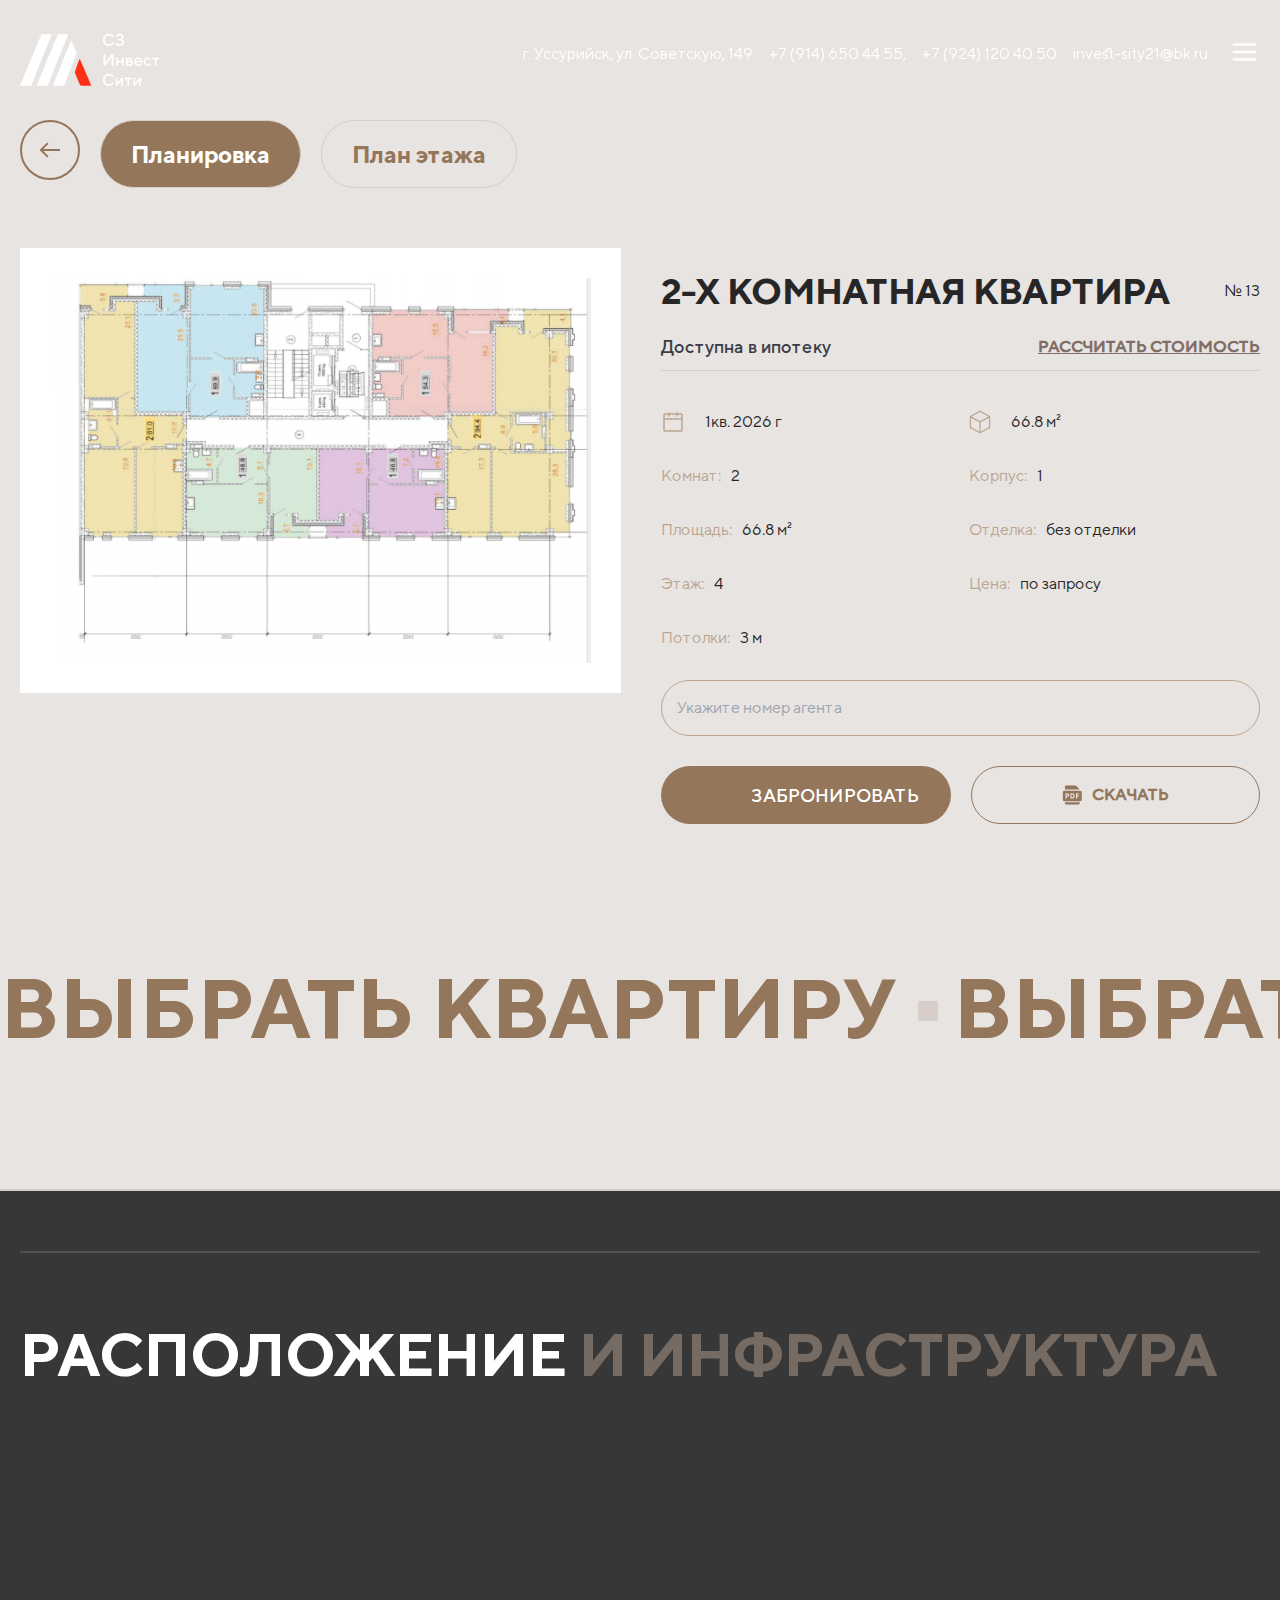
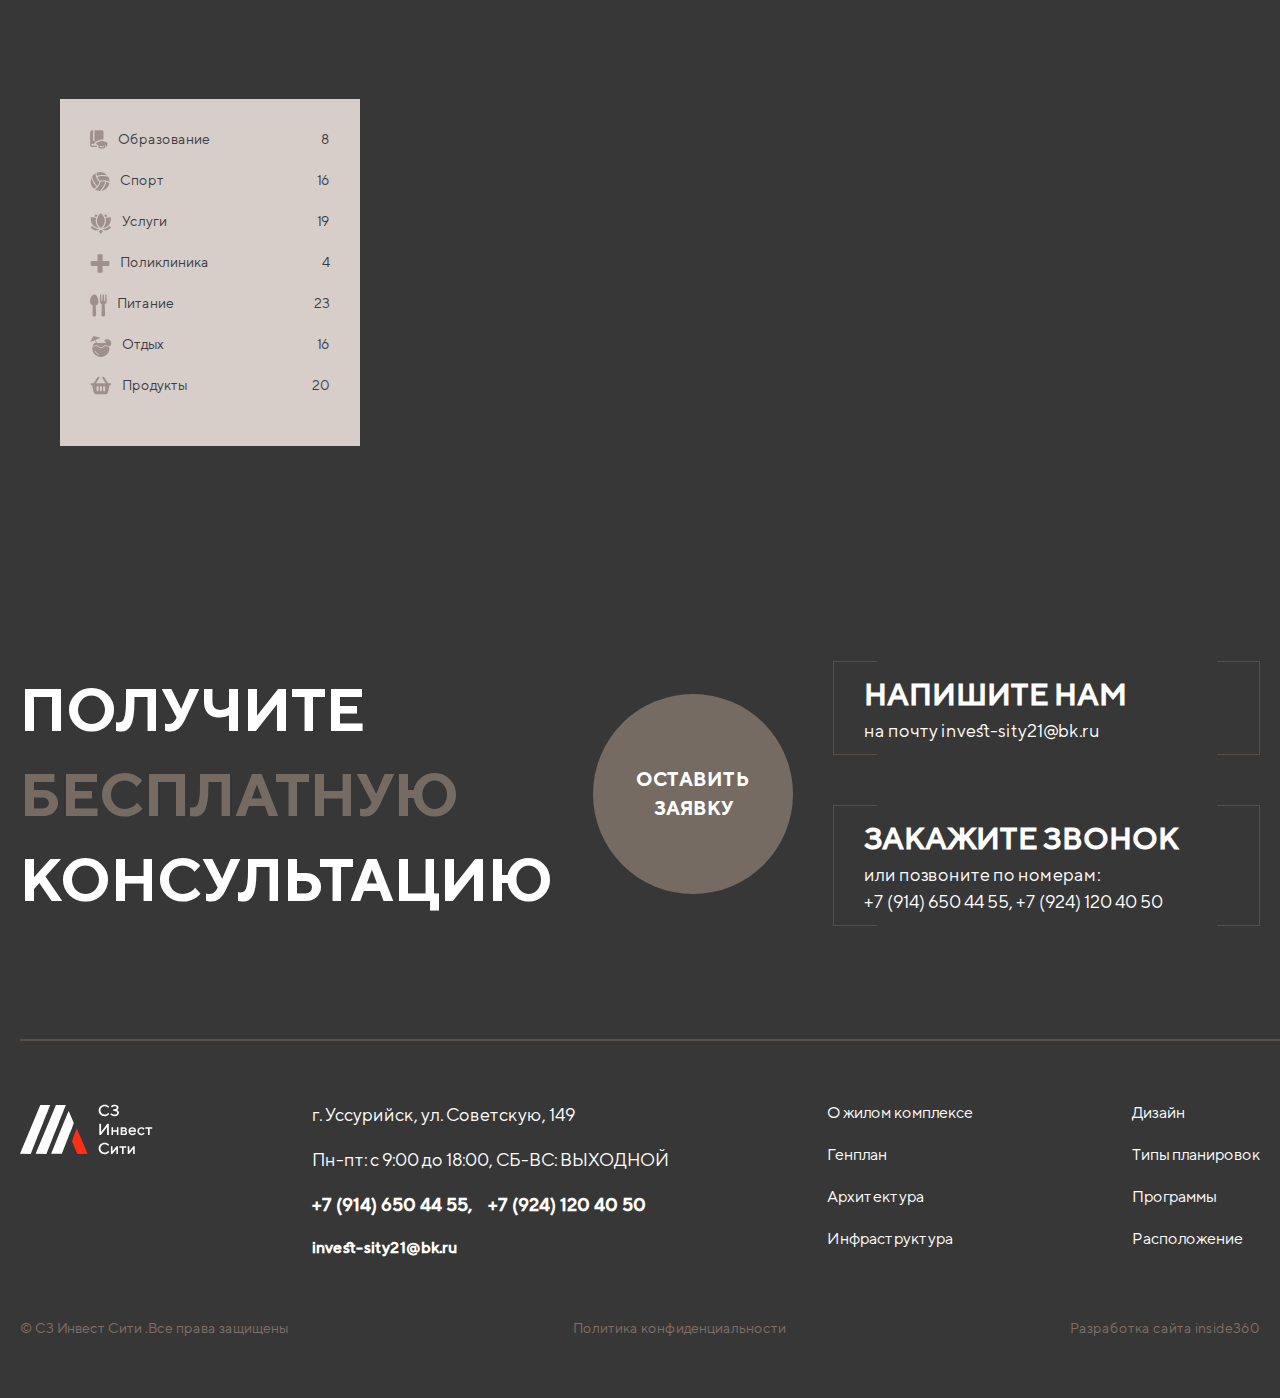
==== commit 5ac45406: "feat: отрисовываю svg" ====
--- a/single-apartment.html
+++ b/single-apartment.html
@@ -153,8 +153,8 @@
 
             <section>
                 <div class="container">
-                    <div class="flex justify-between items-start gap-[20px]">
-                        <div class="w-full">
+                    <div class="flex md:flex-row flex-col justify-between items-start gap-[40px]">
+                        <div class="md:w-[50%] w-full p-[30px] bg-white">
                             <img src="./src/img/img/map__type.png" alt="">
                         </div>
                         
@@ -232,9 +232,9 @@
                             <input type="number" placeholder="Укажите номер агента" />
                         </div>
 
-                        <div class="flex gap-[20px]">
-                            <button class="button_main">Забронировать</button>
-                            <button class="button_main">
+                        <div class="grid grid-cols-2 gap-[20px]">
+                            <button class="button_main button_main--bron">Забронировать</button>
+                            <button class="button_main button_main--pdf">
                                 <svg width="27" height="26" viewBox="0 0 27 26" fill="none" xmlns="http://www.w3.org/2000/svg">
                                     <g clip-path="url(#clip0_80_15302)">
                                     <path d="M23.7578 7.36328H3.24219C1.98215 7.36328 0.957031 8.3884 0.957031 9.64844V18.7891C0.957031 20.0491 1.98215 21.0742 3.24219 21.0742H23.7578C25.0178 21.0742 26.043 20.0491 26.043 18.7891V9.64844C26.043 8.3884 25.0178 7.36328 23.7578 7.36328ZM6.98685 15.4039C6.7921 15.4039 6.45938 15.4053 6.14794 15.4068V17.1637C6.14794 17.5844 5.80689 17.9254 5.38622 17.9254C4.96555 17.9254 4.6245 17.5844 4.6245 17.1637L4.61328 11.3774C4.61295 11.2772 4.63241 11.1779 4.67055 11.0852C4.70868 10.9925 4.76474 10.9082 4.83551 10.8372C4.90627 10.7662 4.99035 10.7099 5.08293 10.6715C5.17551 10.6331 5.27476 10.6133 5.375 10.6133H6.98685C8.32524 10.6133 9.41414 11.6878 9.41414 13.0086C9.41414 14.3294 8.32524 15.4039 6.98685 15.4039ZM13.5258 17.7418C13.0722 17.7497 11.9374 17.754 11.8893 17.7542H11.8864C11.6848 17.7542 11.4915 17.6744 11.3487 17.5321C11.2059 17.3898 11.1253 17.1968 11.1247 16.9952L11.1133 11.3765C11.1131 11.2763 11.1327 11.1771 11.1709 11.0845C11.2091 10.9919 11.2651 10.9078 11.3359 10.8369C11.4066 10.766 11.4907 10.7098 11.5832 10.6714C11.6757 10.633 11.7748 10.6133 11.875 10.6133H13.466C15.2785 10.6133 16.4962 12.0482 16.4962 14.1838C16.4962 16.2153 15.247 17.7117 13.5258 17.7418ZM21.3315 13.3732C21.7522 13.3732 22.0932 13.7143 22.0932 14.135C22.0932 14.5556 21.7522 14.8967 21.3315 14.8967H19.9492V17.0625C19.9492 17.4832 19.6082 17.8242 19.1875 17.8242C18.7668 17.8242 18.4258 17.4832 18.4258 17.0625V11.3162C18.4258 10.8955 18.7668 10.5545 19.1875 10.5545H21.5165C21.9372 10.5545 22.2782 10.8955 22.2782 11.3162C22.2782 11.7369 21.9372 12.0779 21.5165 12.0779H19.9492V13.3732H21.3315Z" fill="#94765B"/>
--- a/css/main.css
+++ b/css/main.css
@@ -686,6 +686,17 @@
   transition: all 0.4s ease-in-out;
 }
 
+.button_main.button_main--pdf {
+  display: flex;
+  align-items: center;
+  justify-content: center;
+  gap: 10px;
+  font-weight: 700;
+  background-color: inherit;
+  border: 1px solid var(--brown-light);
+  color: var(--brown-light);
+}
+
 .button_main:hover {
   background-color: var(--biege);
   color: var(--brown-light);
@@ -733,6 +744,10 @@
 
 .program-slide-next:active svg circle{
   stroke: var(--biege);
+}
+
+.button_main--bron {
+  font-size: 18px;
 }
 
 .program-slide-next:active svg path{
@@ -766,6 +781,11 @@
 
   .button_main.button_main__podrobnee {
     padding: 15px 70px;
+  }
+
+  .button_main--bron {
+    padding: 15px;
+    font-size: 12px;
   }
 }
 
@@ -2584,7 +2604,7 @@
 }
 
 #single-block-section {
-  padding: 120px 0;
+  padding: 120px 0 60px 0;
 }
 
 nav.single-block ul {
@@ -2824,6 +2844,20 @@
   .info__map ul {
     margin-bottom: 5px;
   }
+
+  nav.single-block ul li button {
+    font-size: 18px;
+    padding: 15px 10px;
+  }
+
+  nav.single-block ul li button.active {
+    font-size: 18px;
+    padding: 15px 10px;
+  }
+
+  #single-block-section {
+    padding: 90px 0px 30px 0;
+  }
 }
 
 @media (min-width: 768px){
@@ -2918,6 +2952,10 @@
     width: 140px;
   }
 
+  .md\:w-\[50\%\]{
+    width: 50%;
+  }
+
   .md\:w-auto{
     width: auto;
   }
